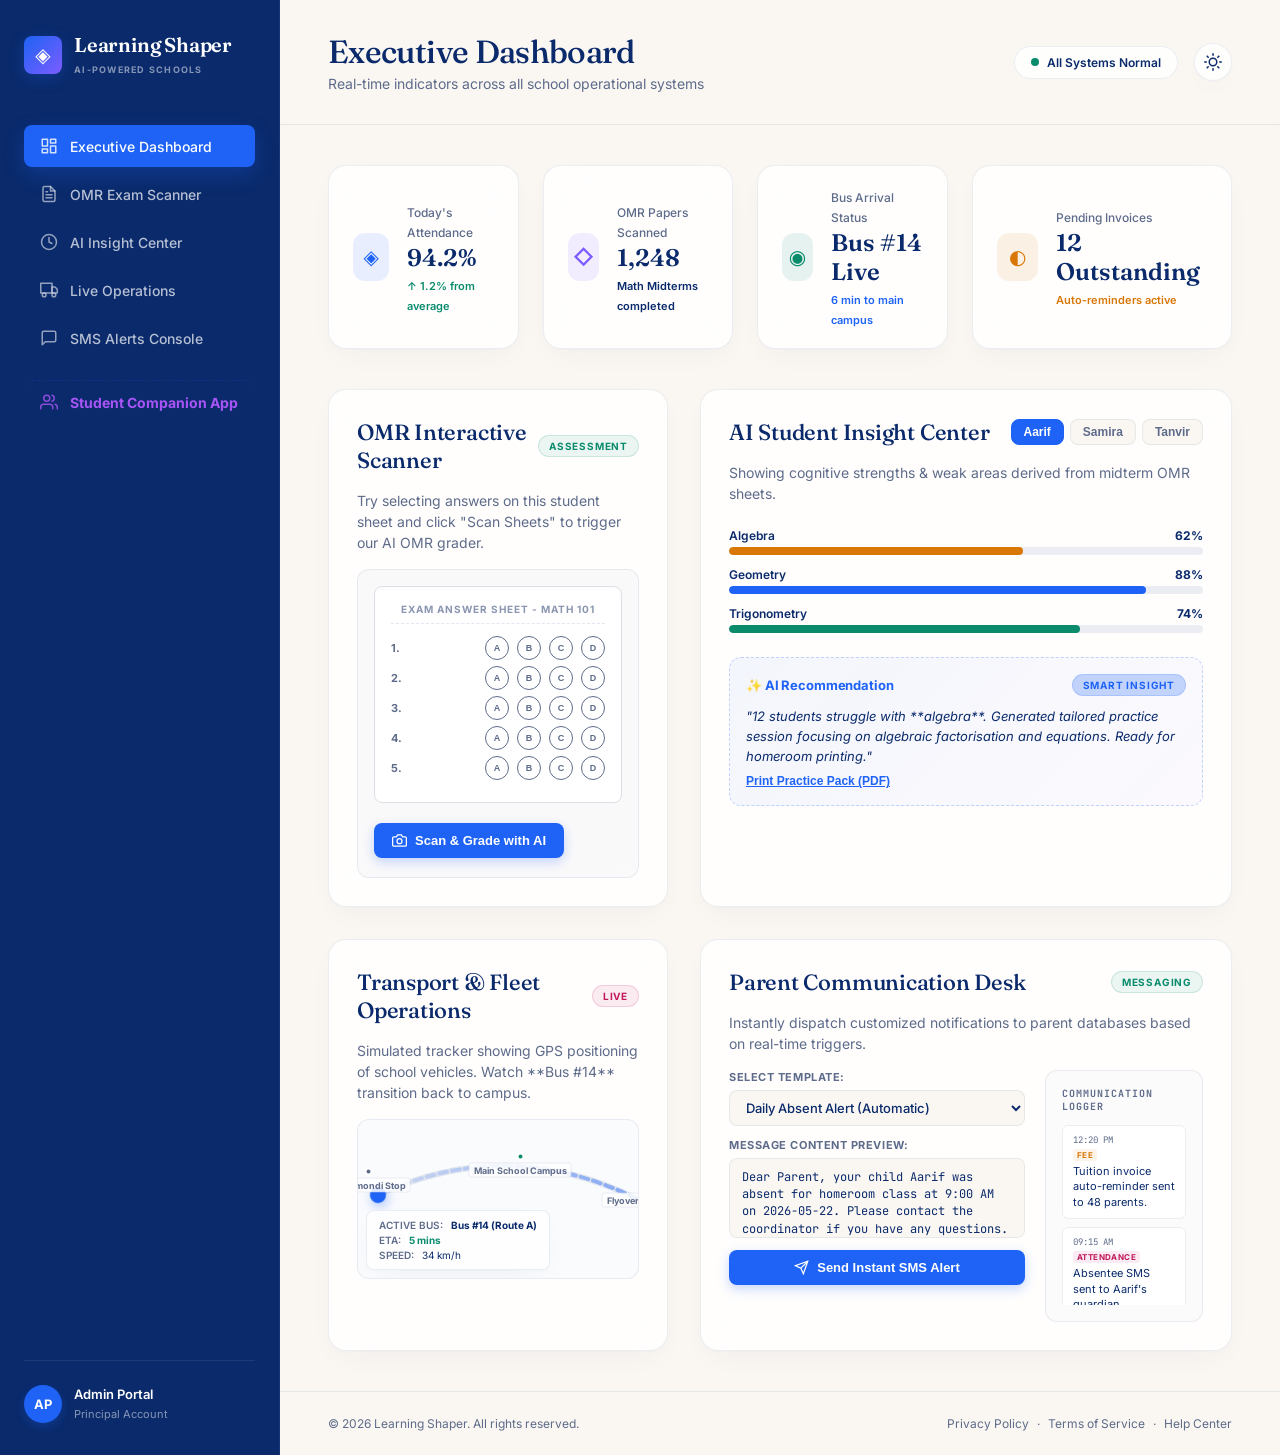
==== index.html @ f714ace8 "Initial commit: Learning Shaper Interactive Demo Portal with Executive Admin and Student Companion A" ====
<!DOCTYPE html>
<html lang="en">
<head>
  <meta charset="utf-8">
  <meta name="viewport" content="width=device-width, initial-scale=1">
  <title>Learning Shaper — Interactive Demonstration Portal</title>
  
  <!-- Premium Google Fonts -->
  <link rel="preconnect" href="https://fonts.googleapis.com">
  <link rel="preconnect" href="https://fonts.gstatic.com" crossorigin>
  <link href="https://fonts.googleapis.com/css2?family=Fraunces:ital,opsz,wght@0,9..144,300..700;1,9..144,300..700&family=Inter:wght@400;500;600;700&family=JetBrains+Mono:wght@400;500&display=swap" rel="stylesheet">
  
  <!-- Core Design CSS Link -->
  <link rel="stylesheet" href="styles.css">
</head>
<body>

  <!-- Layout Wrapper -->
  <div class="ls-app-layout">
    
    <!-- Sidebar Navigation -->
    <aside class="ls-sidebar">
      <div class="ls-brand">
        <div class="ls-logo-icon">
          <span>◈</span>
        </div>
        <div class="ls-brand-text">
          <h2>Learning Shaper</h2>
          <span>AI-POWERED SCHOOLS</span>
        </div>
      </div>
      
      <nav class="ls-sidebar-menu">
        <a href="#dashboard" class="menu-item active" data-tab="dashboard">
          <svg class="menu-icon" viewBox="0 0 24 24" fill="none" stroke="currentColor" stroke-width="2" stroke-linecap="round" stroke-linejoin="round"><rect x="3" y="3" width="7" height="9"></rect><rect x="14" y="3" width="7" height="5"></rect><rect x="14" y="12" width="7" height="9"></rect><rect x="3" y="16" width="7" height="5"></rect></svg>
          <span>Executive Dashboard</span>
        </a>
        <a href="#omr" class="menu-item" data-tab="omr-tab">
          <svg class="menu-icon" viewBox="0 0 24 24" fill="none" stroke="currentColor" stroke-width="2" stroke-linecap="round" stroke-linejoin="round"><path d="M14 2H6a2 2 0 0 0-2 2v16a2 2 0 0 0 2 2h12a2 2 0 0 0 2-2V8z"></path><polyline points="14 2 14 8 20 8"></polyline><line x1="16" y1="13" x2="8" y2="13"></line><line x1="16" y1="17" x2="8" y2="17"></line><polyline points="10 9 9 9 8 9"></polyline></svg>
          <span>OMR Exam Scanner</span>
        </a>
        <a href="#ai-insights" class="menu-item" data-tab="ai-tab">
          <svg class="menu-icon" viewBox="0 0 24 24" fill="none" stroke="currentColor" stroke-width="2" stroke-linecap="round" stroke-linejoin="round"><path d="M12 22c5.523 0 10-4.477 10-10S17.523 2 12 2 2 6.477 2 12s4.477 10 10 10z"></path><path d="M12 6v6l4 2"></path></svg>
          <span>AI Insight Center</span>
        </a>
        <a href="#operations" class="menu-item" data-tab="ops-tab">
          <svg class="menu-icon" viewBox="0 0 24 24" fill="none" stroke="currentColor" stroke-width="2" stroke-linecap="round" stroke-linejoin="round"><rect x="1" y="3" width="15" height="13"></rect><polygon points="16 8 20 8 23 11 23 16 16 16 16 8"></polygon><circle cx="5.5" cy="18.5" r="2.5"></circle><circle cx="18.5" cy="18.5" r="2.5"></circle></svg>
          <span>Live Operations</span>
        </a>
        <a href="#comms" class="menu-item" data-tab="comms-tab">
          <svg class="menu-icon" viewBox="0 0 24 24" fill="none" stroke="currentColor" stroke-width="2" stroke-linecap="round" stroke-linejoin="round"><path d="M21 15a2 2 0 0 1-2 2H7l-4 4V5a2 2 0 0 1 2-2h14a2 2 0 0 1 2 2z"></path></svg>
          <span>SMS Alerts Console</span>
        </a>
        <a href="./studentapp/index.html" class="menu-item" target="_blank" style="border-top: 1px dashed rgba(30, 99, 245, 0.15); margin-top: 15px; color: #a855f7;">
          <svg class="menu-icon" viewBox="0 0 24 24" fill="none" stroke="#a855f7" stroke-width="2" stroke-linecap="round" stroke-linejoin="round"><path d="M17 21v-2a4 4 0 0 0-4-4H5a4 4 0 0 0-4 4v2"></path><circle cx="9" cy="7" r="4"></circle><path d="M23 21v-2a4 4 0 0 0-3-3.87"></path><path d="M16 3.13a4 4 0 0 1 0 7.75"></path></svg>
          <span style="font-weight: 700;">Student Companion App</span>
        </a>
      </nav>
      
      <!-- User profile block at bottom of sidebar -->
      <div class="sidebar-footer">
        <div class="user-avatar">AP</div>
        <div class="user-info">
          <h4>Admin Portal</h4>
          <span>Principal Account</span>
        </div>
      </div>
    </aside>
    
    <!-- Main Content Panel -->
    <main class="ls-main">
      
      <!-- Top navbar inside main area -->
      <header class="ls-header">
        <div class="header-left">
          <h1 id="page-title">Executive Dashboard</h1>
          <p class="header-subtitle">Real-time indicators across all school operational systems</p>
        </div>
        <div class="header-right">
          <!-- Status Pill -->
          <div class="status-indicator">
            <span class="pulse-dot"></span>
            <span>All Systems Normal</span>
          </div>
          
          <!-- Mode Switcher -->
          <button class="theme-toggle" id="theme-btn" aria-label="Toggle dark mode">
            <svg class="sun-icon" viewBox="0 0 24 24" fill="none" stroke="currentColor" stroke-width="2" stroke-linecap="round" stroke-linejoin="round"><circle cx="12" cy="12" r="5"></circle><line x1="12" y1="1" x2="12" y2="3"></line><line x1="12" y1="21" x2="12" y2="23"></line><line x1="4.22" y1="4.22" x2="5.64" y2="5.64"></line><line x1="18.36" y1="18.36" x2="19.78" y2="19.78"></line><line x1="1" y1="12" x2="3" y2="12"></line><line x1="21" y1="12" x2="23" y2="12"></line><line x1="4.22" y1="19.78" x2="5.64" y2="18.36"></line><line x1="18.36" y1="5.64" x2="19.78" y2="4.22"></line></svg>
          </button>
        </div>
      </header>
      
      <!-- Tab Content Area -->
      <div class="ls-content">
        
        <!-- ================= EXECUTIVE DASHBOARD TAB ================= -->
        <section id="dashboard" class="tab-pane active">
          
          <!-- Quick Status Cards -->
          <div class="stats-row grid-4">
            <div class="glass-card stat-card">
              <div class="stat-icon" style="background: rgba(30, 99, 245, 0.1); color: #1e63f5;">◈</div>
              <div class="stat-details">
                <span>Today's Attendance</span>
                <h3>94.2%</h3>
                <small class="green-text">↑ 1.2% from average</small>
              </div>
            </div>
            
            <div class="glass-card stat-card">
              <div class="stat-icon" style="background: rgba(124, 92, 255, 0.1); color: #7c5cff;">◇</div>
              <div class="stat-details">
                <span>OMR Papers Scanned</span>
                <h3>1,248</h3>
                <small>Math Midterms completed</small>
              </div>
            </div>
            
            <div class="glass-card stat-card">
              <div class="stat-icon" style="background: rgba(10, 139, 108, 0.1); color: #0a8b6c;">◉</div>
              <div class="stat-details">
                <span>Bus Arrival Status</span>
                <h3>Bus #14 Live</h3>
                <small class="blue-text">6 min to main campus</small>
              </div>
            </div>
            
            <div class="glass-card stat-card">
              <div class="stat-icon" style="background: rgba(217, 119, 6, 0.1); color: #d97706;">◐</div>
              <div class="stat-details">
                <span>Pending Invoices</span>
                <h3>12 Outstanding</h3>
                <small class="amber-text">Auto-reminders active</small>
              </div>
            </div>
          </div>
          
          <!-- Dashboard Layout Grid -->
          <div class="dashboard-grid grid-2">
            
            <!-- Quick OMR Simulator Preview -->
            <div class="glass-card panel-card">
              <div class="card-header">
                <h3>OMR Interactive Scanner</h3>
                <span class="badge">Assessment</span>
              </div>
              <p class="card-desc">Try selecting answers on this student sheet and click "Scan Sheets" to trigger our AI OMR grader.</p>
              
              <div class="mini-omr-container">
                <!-- Mini Bubble sheet preview -->
                <div class="mock-sheet">
                  <div class="sheet-title">EXAM ANSWER SHEET - MATH 101</div>
                  
                  <div class="bubble-rows" id="dashboard-bubble-rows">
                    <!-- Javascript will inject 5 quick rows here -->
                  </div>
                </div>
                
                <div class="omr-action-panel">
                  <button class="primary-btn" id="dash-scan-btn">
                    <svg class="btn-icon" viewBox="0 0 24 24" fill="none" stroke="currentColor" stroke-width="2"><path d="M23 19a2 2 0 0 1-2 2H3a2 2 0 0 1-2-2V8a2 2 0 0 1 2-2h4l2-3h6l2 3h4a2 2 0 0 1 2 2z"></path><circle cx="12" cy="13" r="4"></circle></svg>
                    Scan & Grade with AI
                  </button>
                  <div class="scan-status-indicator hidden" id="dash-scan-status">
                    <div class="spinner"></div>
                    <span>AI shadow correction...</span>
                  </div>
                  <div class="grading-result-alert hidden" id="dash-grading-result">
                    <span class="result-score">Score: <strong id="dash-score-val">8/10</strong></span>
                    <span class="result-ranking">Rank: <strong id="dash-rank-val">#4/35</strong></span>
                  </div>
                </div>
              </div>
            </div>
            
            <!-- AI Insights and Personalized Path -->
            <div class="glass-card panel-card">
              <div class="card-header">
                <h3>AI Student Insight Center</h3>
                <div class="student-select">
                  <button class="select-btn active" data-student="aarif">Aarif</button>
                  <button class="select-btn" data-student="samira">Samira</button>
                  <button class="select-btn" data-student="tanvir">Tanvir</button>
                </div>
              </div>
              <p class="card-desc" id="student-tagline">Showing cognitive strengths & weak areas derived from midterm OMR sheets.</p>
              
              <!-- Topic bars -->
              <div class="topic-bars">
                <div class="topic-bar-group">
                  <div class="bar-header">
                    <span>Algebra</span>
                    <strong class="bar-percent" id="bar-algebra-val">62%</strong>
                  </div>
                  <div class="bar-track">
                    <div class="bar-fill amber" id="bar-algebra" style="width: 62%;"></div>
                  </div>
                </div>
                
                <div class="topic-bar-group">
                  <div class="bar-header">
                    <span>Geometry</span>
                    <strong class="bar-percent" id="bar-geometry-val">88%</strong>
                  </div>
                  <div class="bar-track">
                    <div class="bar-fill blue" id="bar-geometry" style="width: 88%;"></div>
                  </div>
                </div>
                
                <div class="topic-bar-group">
                  <div class="bar-header">
                    <span>Trigonometry</span>
                    <strong class="bar-percent" id="bar-trig-val">74%</strong>
                  </div>
                  <div class="bar-track">
                    <div class="bar-fill green" id="bar-trig" style="width: 74%;"></div>
                  </div>
                </div>
              </div>
              
              <!-- AI Practice Plan Recommendation -->
              <div class="ai-box">
                <div class="ai-box-header">
                  <div class="ai-stars">✨ AI Recommendation</div>
                  <span class="badge secondary" id="insight-badge">Smart Insight</span>
                </div>
                <div class="ai-box-body">
                  <p id="ai-plan-text">"12 students struggle with **algebra**. Generated tailored practice session focusing on algebraic factorisation and equations. Ready for homeroom printing."</p>
                  <button class="text-link-btn" id="generate-pdf-plan">Print Practice Pack (PDF)</button>
                </div>
              </div>
            </div>
            
            <!-- Live Operations: Bus Tracker -->
            <div class="glass-card panel-card">
              <div class="card-header">
                <h3>Transport & Fleet Operations</h3>
                <span class="badge live">Live</span>
              </div>
              <p class="card-desc">Simulated tracker showing GPS positioning of school vehicles. Watch **Bus #14** transition back to campus.</p>
              
              <div class="live-map-container">
                <!-- SVG animated bus route -->
                <div class="map-graphics">
                  <!-- Road Dotted Path -->
                  <svg width="100%" height="150" style="position: absolute; overflow: visible;">
                    <defs>
                      <linearGradient id="routeGrad" x1="0%" y1="0%" x2="100%" y2="0%">
                        <stop offset="0%" stop-color="#1e63f5" stop-opacity="0.1" />
                        <stop offset="100%" stop-color="#1e63f5" stop-opacity="0.9" />
                      </linearGradient>
                    </defs>
                    
                    <!-- Dotted map roads -->
                    <path class="map-road-bg" d="M 20,75 Q 160,10 300,90 T 580,60" fill="none" stroke="#e1e6f0" stroke-width="6" stroke-linecap="round"></path>
                    <path class="map-road" id="bus-route-path" d="M 20,75 Q 160,10 300,90 T 580,60" fill="none" stroke="url(#routeGrad)" stroke-width="4" stroke-dasharray="8,5" stroke-linecap="round"></path>
                    
                    <!-- Animated bus dot -->
                    <circle class="animated-bus-dot" id="map-bus-dot" r="8" fill="#1e63f5" filter="drop-shadow(0 4px 6px rgba(30,99,245,0.4))"></circle>
                  </svg>
                  
                  <!-- Place markers overlay -->
                  <div class="map-marker source" style="left: 10px; top: 60px;">
                    <div class="marker-dot"></div>
                    <span>Dhanmondi Stop</span>
                  </div>
                  
                  <div class="map-marker middle" style="left: 285px; top: 75px;">
                    <div class="marker-dot"></div>
                    <span>Flyover Junction</span>
                  </div>
                  
                  <div class="map-marker destination" style="right: 15px; top: 45px;">
                    <div class="marker-dot animated"></div>
                    <span>Main School Campus</span>
                  </div>
                  
                  <!-- Floating tracker details card -->
                  <div class="map-floating-overlay">
                    <div class="overlay-row">
                      <div class="overlay-label">ACTIVE BUS:</div>
                      <div class="overlay-value bold">Bus #14 (Route A)</div>
                    </div>
                    <div class="overlay-row">
                      <div class="overlay-label">ETA:</div>
                      <div class="overlay-value bold green-text" id="bus-eta">5 mins</div>
                    </div>
                    <div class="overlay-row">
                      <div class="overlay-label">SPEED:</div>
                      <div class="overlay-value">34 km/h</div>
                    </div>
                  </div>
                </div>
              </div>
            </div>
            
            <!-- SMS Alerts & Messaging Desk -->
            <div class="glass-card panel-card">
              <div class="card-header">
                <h3>Parent Communication Desk</h3>
                <span class="badge">Messaging</span>
              </div>
              <p class="card-desc">Instantly dispatch customized notifications to parent databases based on real-time triggers.</p>
              
              <div class="sms-portal-grid">
                <div class="sms-composer">
                  <div class="composer-field">
                    <label for="sms-template-select">Select Template:</label>
                    <select id="sms-template-select">
                      <option value="attendance">Daily Absent Alert (Automatic)</option>
                      <option value="exam">OMR Math Exam Results Published</option>
                      <option value="fees">Invoice & Tuition Outstanding Reminders</option>
                    </select>
                  </div>
                  
                  <div class="composer-field">
                    <label for="sms-body">Message Content Preview:</label>
                    <textarea id="sms-body" readonly class="sms-textarea">Dear Parent, your child Aarif was absent for homeroom class at 9:00 AM on 2026-05-22. Please contact the coordinator if you have any questions.</textarea>
                  </div>
                  
                  <button class="primary-btn wide" id="send-sms-btn">
                    <svg class="btn-icon" viewBox="0 0 24 24" fill="none" stroke="currentColor" stroke-width="2"><line x1="22" y1="2" x2="11" y2="13"></line><polygon points="22 2 15 22 11 13 2 9 22 2"></polygon></svg>
                    Send Instant SMS Alert
                  </button>
                </div>
                
                <div class="sms-logs-container">
                  <div class="logs-header">COMMUNICATION LOGGER</div>
                  <div class="logs-body" id="sms-logs">
                    <div class="log-entry">
                      <span class="log-time">12:20 PM</span>
                      <span class="log-type fees">FEE</span>
                      <span class="log-msg">Tuition invoice auto-reminder sent to 48 parents.</span>
                    </div>
                    <div class="log-entry">
                      <span class="log-time">09:15 AM</span>
                      <span class="log-type attendance">ATTENDANCE</span>
                      <span class="log-msg">Absentee SMS sent to Aarif's guardian (+88017******22)</span>
                    </div>
                  </div>
                </div>
              </div>
            </div>
            
          </div>
        </section>
        
        <!-- ================= FULL OMR EXAM SCANNER TAB ================= -->
        <section id="omr-tab" class="tab-pane">
          <div class="glass-card panel-card">
            <div class="card-header">
              <h2>Interactive OMR Exam Scanner Simulator</h2>
              <span class="badge">Assessment</span>
            </div>
            <p class="card-desc">This tab represents a dedicated assessment control suite. Bubble in answers manually, click "Batch Grade Sheets", and observe the AI model resolve shadows, skewed angles, and ambiguous marks in real-time before publishing results.</p>
            
            <div class="omr-suite-layout">
              <!-- Interactive Bubble sheet -->
              <div class="full-bubble-sheet">
                <div class="sheet-header">
                  <h3>OMR ANSWER SHEET</h3>
                  <div class="sheet-meta">
                    <div><strong>TERM:</strong> MID-TERM EXAM</div>
                    <div><strong>SUBJECT:</strong> MATHEMATICS (CLASS 10)</div>
                  </div>
                </div>
                
                <div class="sheet-bubble-grid" id="full-bubble-grid">
                  <!-- Javascript will inject 15 questions here -->
                </div>
                
                <div class="sheet-footer">
                  <button class="secondary-btn" id="randomize-bubbles">Generate Random Answers</button>
                  <button class="secondary-btn" id="clear-bubbles">Reset Sheet</button>
                </div>
              </div>
              
              <!-- Grading Side Control Panel -->
              <div class="omr-control-panel">
                <div class="glass-card sub-panel">
                  <h4>AI OCR Parameters</h4>
                  
                  <div class="slider-control">
                    <label>Shadow Correction Intensity: <strong>85%</strong></label>
                    <div class="mock-slider"><div class="slider-fill" style="width: 85%;"></div></div>
                  </div>
                  
                  <div class="slider-control">
                    <label>Bubble Detection Sensitivity: <strong>92%</strong></label>
                    <div class="mock-slider"><div class="slider-fill" style="width: 92%;"></div></div>
                  </div>
                  
                  <div class="options-group">
                    <label class="checkbox-container">
                      <input type="checkbox" checked disabled>
                      <span class="checkmark"></span>
                      Auto-shadow Removal
                    </label>
                    <label class="checkbox-container">
                      <input type="checkbox" checked disabled>
                      <span class="checkmark"></span>
                      Ambiguity Conflict Flagging
                    </label>
                    <label class="checkbox-container">
                      <input type="checkbox" checked disabled>
                      <span class="checkmark"></span>
                      Bilingual Bangla Labels
                    </label>
                  </div>
                </div>
                
                <div class="glass-card sub-panel scan-action-card">
                  <h4>Operations Execution</h4>
                  <button class="primary-btn wide large" id="full-scan-btn">
                    Execute Bulk AI Scan
                  </button>
                  
                  <div class="scan-progress-bar hidden" id="full-scan-progress">
                    <div class="progress-info">
                      <span id="scan-progress-stage">Resolving skewed angles...</span>
                      <span id="scan-progress-percent">40%</span>
                    </div>
                    <div class="progress-track"><div class="progress-fill" id="full-progress-fill" style="width: 40%;"></div></div>
                  </div>
                  
                  <div class="detailed-results hidden" id="full-scan-results">
                    <h4>Grading Execution Report</h4>
                    <table class="results-table">
                      <tr>
                        <td>Total Questions</td>
                        <td class="bold">15</td>
                      </tr>
                      <tr>
                        <td>Correct Answers</td>
                        <td class="bold green-text" id="correct-count">12</td>
                      </tr>
                      <tr>
                        <td>Incorrect Answers</td>
                        <td class="bold red-text" id="incorrect-count">3</td>
                      </tr>
                      <tr>
                        <td>Unanswered/Flagged</td>
                        <td class="bold amber-text" id="flagged-count">0</td>
                      </tr>
                      <tr class="highlight-row">
                        <td>Grade Performance</td>
                        <td class="bold blue-text" id="grade-percent">80.0% (A-)</td>
                      </tr>
                    </table>
                    
                    <button class="primary-btn wide secondary" id="push-sms-results-btn">
                      Broadcast Marks via SMS
                    </button>
                  </div>
                </div>
              </div>
            </div>
          </div>
        </section>
        
        <!-- ================= FULL AI INSIGHT TAB ================= -->
        <section id="ai-tab" class="tab-pane">
          <div class="glass-card panel-card">
            <div class="card-header">
              <h2>Cognitive AI Analytics Center</h2>
              <span class="badge primary">AI Layer</span>
            </div>
            
            <div class="ai-analytics-layout">
              <!-- Cognitive Profiler Side -->
              <div class="profiler-card glass-card">
                <div class="profile-header">
                  <div class="profile-large-avatar" id="ai-profile-avatar">AA</div>
                  <div class="profile-title">
                    <h3 id="ai-profile-name">Aarif Al-Masoom</h3>
                    <span id="ai-profile-class">Class 10 · Roll #04</span>
                  </div>
                </div>
                
                <div class="cognitive-radar-visual">
                  <!-- A beautiful geometric graphic representing cognitive skills -->
                  <div class="radar-box">
                    <div class="radar-circle size-3"></div>
                    <div class="radar-circle size-2"></div>
                    <div class="radar-circle size-1"></div>
                    <!-- Diagonal spokes -->
                    <div class="radar-spoke angle-1"></div>
                    <div class="radar-spoke angle-2"></div>
                    <div class="radar-spoke angle-3"></div>
                    
                    <!-- Highlighted Area Map using SVG -->
                    <svg class="radar-poly-svg" viewBox="0 0 200 200">
                      <polygon class="radar-poly" id="radar-poly-points" points="100,60 160,85 140,150 70,130 50,90" />
                    </svg>
                    
                    <span class="radar-label label-top">Logic</span>
                    <span class="radar-label label-right">Calculation</span>
                    <span class="radar-label label-bottom-right">Spatial</span>
                    <span class="radar-label label-bottom-left">Memory</span>
                    <span class="radar-label label-left">Curiosity</span>
                  </div>
                </div>
              </div>
              
              <!-- Cohort and Practice Plan Column -->
              <div class="cohort-insights-col">
                <div class="glass-card sub-panel">
                  <h4>Cohort Knowledge Gap (Math Section B)</h4>
                  <p class="small-text">Aggregated cohort vulnerabilities computed from all section midterm answer sheets.</p>
                  
                  <div class="gap-indicator-list">
                    <div class="gap-item alert-high">
                      <div class="gap-icon">⚠️</div>
                      <div class="gap-info">
                        <strong>Quadratics (High Risk)</strong>
                        <span>18 students scored below 50% criteria.</span>
                      </div>
                      <button class="primary-btn compact generate-lesson-btn" data-topic="quadratics">Plan Lesson</button>
                    </div>
                    
                    <div class="gap-item alert-medium">
                      <div class="gap-icon">📈</div>
                      <div class="gap-info">
                        <strong>Trigonometric Identities</strong>
                        <span>Class average down 8% from last term.</span>
                      </div>
                      <button class="primary-btn compact generate-lesson-btn" data-topic="trigonometry">Plan Lesson</button>
                    </div>
                  </div>
                </div>
                
                <div class="glass-card sub-panel ai-plan-card">
                  <div class="ai-spark-header">
                    <h4>✨ Dynamic AI Lesson Generator</h4>
                    <span class="badge premium">PRO</span>
                  </div>
                  
                  <div class="generator-input-row" id="gen-controls-row">
                    <select id="lesson-topic-select">
                      <option value="quadratics">Quadratic Equations & Roots</option>
                      <option value="trigonometry">Trigonometric Identities & Sine Rule</option>
                      <option value="algebra">Algebraic Polynomial Factorisation</option>
                    </select>
                    <button class="primary-btn" id="generate-lesson-btn">Generate Plan</button>
                  </div>
                  
                  <!-- Dynamic Output panel -->
                  <div class="generated-lesson-output" id="lesson-output-box">
                    <div class="placeholder-msg">Select a cohort gap topic above and click generate to run the AI curriculum planner.</div>
                  </div>
                </div>
              </div>
            </div>
          </div>
        </section>
        
        <!-- ================= FULL OPERATIONS TAB ================= -->
        <section id="ops-tab" class="tab-pane">
          <div class="glass-card panel-card">
            <div class="card-header">
              <h2>Operations & Campus Logistics</h2>
              <span class="badge live">Live now</span>
            </div>
            
            <div class="ops-layout-grid grid-2">
              <div class="glass-card sub-panel">
                <h4>Today's Real-time Attendance Console</h4>
                <p class="card-desc">Continuous automatic synchronization with student entry gate terminals.</p>
                
                <div class="attendance-ring-analytics">
                  <div class="donut-chart-box">
                    <svg class="donut-chart" viewBox="0 0 100 100">
                      <circle class="donut-ring" cx="50" cy="50" r="40" fill="transparent" stroke="#e1e6f0" stroke-width="8"></circle>
                      <circle class="donut-segment" cx="50" cy="50" r="40" fill="transparent" stroke="#1e63f5" stroke-width="8" stroke-dasharray="236.8 251.2" stroke-dashoffset="0"></circle>
                    </svg>
                    <div class="donut-center">
                      <h3>94.2%</h3>
                      <span>Present</span>
                    </div>
                  </div>
                  
                  <div class="donut-labels">
                    <div class="d-label">
                      <span class="color-dot present"></span>
                      <div>
                        <strong>1,247 Present</strong>
                        <span>Auto-scanned at RFID gates</span>
                      </div>
                    </div>
                    
                    <div class="d-label">
                      <span class="color-dot absent"></span>
                      <div>
                        <strong>77 Absent</strong>
                        <span>12 Parent notifications sent</span>
                      </div>
                    </div>
                  </div>
                </div>
              </div>
              
              <div class="glass-card sub-panel">
                <h4>Live Transport Fleet Monitor</h4>
                <p class="card-desc">Active tracking of bus routes. Parents receive alerts when buses cross 1km threshold boundaries.</p>
                
                <div class="transport-routes-list">
                  <div class="route-card active">
                    <div class="route-left">
                      <div class="route-bus-number">BUS #14</div>
                      <div class="route-details">
                        <strong>Dhanmondi Express</strong>
                        <span id="route-bus-desc">Approaching Main Campus gate.</span>
                      </div>
                    </div>
                    <div class="route-right">
                      <div class="eta-pill" id="route-eta-val">5 min</div>
                      <span class="ping-signal"></span>
                    </div>
                  </div>
                  
                  <div class="route-card">
                    <div class="route-left">
                      <div class="route-bus-number inactive">BUS #08</div>
                      <div class="route-details">
                        <strong>Uttara Shuttler</strong>
                        <span>Parked. Morning shifts completed.</span>
                      </div>
                    </div>
                    <div class="route-right">
                      <div class="eta-pill inactive">Offline</div>
                    </div>
                  </div>
                </div>
              </div>
            </div>
          </div>
        </section>
        
        <!-- ================= FULL COMMS TAB ================= -->
        <section id="comms-tab" class="tab-pane">
          <div class="glass-card panel-card">
            <div class="card-header">
              <h2>Parent-Teacher SMS Broadcasting Suite</h2>
              <span class="badge">Communications</span>
            </div>
            <p class="card-desc">Trigger SMS communications across classrooms. Select recipients, load message logs, or send bulk broadcasts based on academic benchmarks.</p>
            
            <div class="comms-layout-grid">
              <div class="comms-composer-side glass-card">
                <h4>Dispatch New Broadcast</h4>
                
                <div class="form-row">
                  <label>Recipient Target Group:</label>
                  <select id="comms-recipient-select">
                    <option value="class10">Class 10 (Guardians of 35 Students)</option>
                    <option value="failures">Guardians of Students Scoring Below 50%</option>
                    <option value="all">Entire Student Directory (1,247 Guardians)</option>
                  </select>
                </div>
                
                <div class="form-row">
                  <label>Alert Title & Trigger:</label>
                  <select id="comms-trigger-select">
                    <option value="custom">Manual General Broadcast</option>
                    <option value="report">Midterm Report Cards Dispatched</option>
                    <option value="holiday">Urgent Campus Holiday Announcement</option>
                  </select>
                </div>
                
                <div class="form-row">
                  <label>Message Content:</label>
                  <textarea class="sms-textarea large" id="comms-sms-body">Dear Parent, we have completed scanning of Class 10 Mathematics Midterms. The digital grade cards are now accessible in your parent app portal. Average: 74.2%.</textarea>
                </div>
                
                <button class="primary-btn wide large" id="comms-dispatch-btn">
                  Launch Broadcast Queue
                </button>
              </div>
              
              <div class="comms-log-side glass-card">
                <h4>Broadcast Queue & SMS Logs</h4>
                <div class="comms-status-bar">
                  <span>API Status: <strong class="green-text">CONNECTED (TeleTalk gateway)</strong></span>
                  <span>Balance: <strong>৳2,482.40</strong></span>
                </div>
                
                <div class="full-logs-list" id="comms-full-logs">
                  <div class="log-entry">
                    <span class="log-time">12:20 PM</span>
                    <span class="log-type fees">FEE</span>
                    <span class="log-msg">Outstanding tuition auto-reminders processed for 48 accounts. Delivery Rate: 100%.</span>
                  </div>
                  <div class="log-entry">
                    <span class="log-time">09:15 AM</span>
                    <span class="log-type attendance">ABSENT</span>
                    <span class="log-msg">Class B homeroom absences dispatched to 12 guardians. Delivery Rate: 91.6%</span>
                  </div>
                  <div class="log-entry">
                    <span class="log-time">Yesterday</span>
                    <span class="log-type notice">NOTICE</span>
                    <span class="log-msg">General SMS alert: "Sports Day Schedule Updated" sent to 1,247 accounts.</span>
                  </div>
                </div>
              </div>
            </div>
          </div>
        </section>
        
      </div>
      
      <!-- Premium App Footer -->
      <footer class="ls-footer">
        <p>© <span id="current-year">2026</span> Learning Shaper. All rights reserved.</p>
        <div class="footer-links">
          <a href="#">Privacy Policy</a>
          <span>·</span>
          <a href="#">Terms of Service</a>
          <span>·</span>
          <a href="#">Help Center</a>
        </div>
      </footer>
      
    </main>
    
  </div>

  <!-- Toast Notification System -->
  <div class="toast-container" id="toast-holder"></div>

  <!-- Javascript Core Files -->
  <script src="app.js" defer></script>
</body>
</html>
---- styles.css ----
/* ─── Learning Shaper Core Design System ────────────────────────────── */

:root {
  /* Harmonized HSL Color Palette (Light Theme Default) */
  --bg-primary: #faf7f2;       /* Creamy warm beige background */
  --bg-sidebar: #0a2a6b;       /* Rich Deep Navy brand sidebar */
  --bg-card: rgba(255, 255, 255, 0.85); /* Glassmorphic cards */
  --border-color: rgba(10, 42, 107, 0.08);
  --text-main: #0a2a6b;        /* Deep navy for readability */
  --text-muted: #5e6b8a;       /* Soft blue-gray for supporting texts */
  --text-light: #ffffff;
  
  --primary: #1e63f5;          /* Electric Royal Blue */
  --primary-glow: rgba(30, 99, 245, 0.25);
  
  --accent-green: #0a8b6c;     /* Smooth Emerald */
  --accent-green-bg: rgba(10, 139, 108, 0.08);
  --accent-amber: #d97706;     /* Deep Amber */
  --accent-amber-bg: rgba(217, 119, 6, 0.08);
  --accent-red: #c2185b;       /* Modern crimson */
  --accent-red-bg: rgba(194, 24, 91, 0.08);
  --accent-purple: #7c5cff;    /* Bright Indigo */
  
  --shadow-premium: 0 10px 30px -10px rgba(10, 42, 107, 0.06), 0 1px 3px rgba(10, 42, 107, 0.02);
  --shadow-hover: 0 20px 40px -15px rgba(10, 42, 107, 0.12), 0 2px 8px rgba(10, 42, 107, 0.04);
  --radius-lg: 18px;
  --radius-md: 12px;
  --radius-sm: 8px;
  
  --font-heading: 'Fraunces', serif;
  --font-body: 'Inter', system-ui, sans-serif;
  --font-mono: 'JetBrains Mono', monospace;
  
  --transition-smooth: all 0.3s cubic-bezier(0.2, 0.8, 0.2, 1);
}

/* ─── Dark Mode Color Variables ────────────────────────────────────── */
body.dark-mode {
  --bg-primary: #060b18;       /* Deep dark navy */
  --bg-sidebar: #091224;       /* Slate dark navy */
  --bg-card: rgba(15, 23, 42, 0.65); /* Glassmorphic dark slate cards */
  --border-color: rgba(255, 255, 255, 0.07);
  --text-main: #f1f5f9;        /* Off-white */
  --text-muted: #94a3b8;       /* Silver gray */
  --shadow-premium: 0 15px 40px -20px rgba(0, 0, 0, 0.5);
  --shadow-hover: 0 25px 50px -15px rgba(30, 99, 245, 0.2);
}

/* ─── Reset and Global Styles ──────────────────────────────────────── */
* {
  box-sizing: border-box;
  margin: 0;
  padding: 0;
  transition: background-color 0.3s ease, border-color 0.3s ease;
}

html, body {
  font-family: var(--font-body);
  color: var(--text-main);
  background-color: var(--bg-primary);
  min-height: 100vh;
  overflow-x: hidden;
  -webkit-font-smoothing: antialiased;
}

a {
  color: inherit;
  text-decoration: none;
}

/* Custom Premium Scrollbar */
::-webkit-scrollbar {
  width: 8px;
  height: 8px;
}
::-webkit-scrollbar-track {
  background: var(--bg-primary);
}
::-webkit-scrollbar-thumb {
  background: rgba(10, 42, 107, 0.15);
  border-radius: 10px;
}
body.dark-mode ::-webkit-scrollbar-thumb {
  background: rgba(255, 255, 255, 0.12);
}
::-webkit-scrollbar-thumb:hover {
  background: var(--primary);
}

/* ─── Core Layout (App Shell) ───────────────────────────────────────── */
.ls-app-layout {
  display: flex;
  min-height: 100vh;
}

/* ─── Sidebar Styles ────────────────────────────────────────────────── */
.ls-sidebar {
  width: 280px;
  background-color: var(--bg-sidebar);
  color: var(--text-light);
  display: flex;
  flex-direction: column;
  flex-shrink: 0;
  border-right: 1px solid rgba(255, 255, 255, 0.05);
  padding: 32px 24px;
  position: relative;
  z-index: 10;
}

.ls-brand {
  display: flex;
  align-items: center;
  gap: 12px;
  margin-bottom: 48px;
}

.ls-logo-icon {
  width: 38px;
  height: 38px;
  background: linear-gradient(135deg, var(--primary), var(--accent-purple));
  color: white;
  border-radius: var(--radius-sm);
  display: flex;
  align-items: center;
  justify-content: center;
  font-size: 20px;
  font-weight: 700;
  box-shadow: 0 4px 15px var(--primary-glow);
}

.ls-brand-text h2 {
  font-family: var(--font-heading);
  font-size: 20px;
  font-weight: 600;
  letter-spacing: -0.01em;
}

.ls-brand-text span {
  font-size: 9px;
  font-weight: 700;
  letter-spacing: 0.14em;
  opacity: 0.5;
  text-transform: uppercase;
}

.ls-sidebar-menu {
  display: flex;
  flex-direction: column;
  gap: 6px;
  flex-grow: 1;
}

.menu-item {
  display: flex;
  align-items: center;
  gap: 12px;
  padding: 12px 16px;
  border-radius: var(--radius-sm);
  font-size: 14px;
  font-weight: 500;
  color: rgba(255, 255, 255, 0.7);
  transition: var(--transition-smooth);
}

.menu-item:hover {
  background-color: rgba(255, 255, 255, 0.05);
  color: var(--text-light);
}

.menu-item.active {
  background-color: var(--primary);
  color: var(--text-light);
  box-shadow: 0 8px 20px var(--primary-glow);
}

.menu-icon {
  width: 18px;
  height: 18px;
  opacity: 0.8;
}

.sidebar-footer {
  display: flex;
  align-items: center;
  gap: 12px;
  padding-top: 24px;
  border-top: 1px solid rgba(255, 255, 255, 0.08);
}

.user-avatar {
  width: 38px;
  height: 38px;
  border-radius: 50%;
  background-color: var(--primary);
  display: flex;
  align-items: center;
  justify-content: center;
  font-weight: 700;
  font-size: 13px;
  box-shadow: 0 4px 10px var(--primary-glow);
}

.user-info h4 {
  font-size: 13px;
  font-weight: 600;
}

.user-info span {
  font-size: 11px;
  opacity: 0.5;
}

/* ─── Main Content and Navbar ───────────────────────────────────────── */
.ls-main {
  flex-grow: 1;
  display: flex;
  flex-direction: column;
  min-height: 100vh;
  position: relative;
  overflow-y: auto;
}

.ls-header {
  padding: 32px 48px;
  display: flex;
  align-items: center;
  justify-content: space-between;
  border-bottom: 1px solid var(--border-color);
  background-color: rgba(250, 247, 242, 0.7);
  backdrop-filter: blur(16px);
  position: sticky;
  top: 0;
  z-index: 5;
}
body.dark-mode .ls-header {
  background-color: rgba(6, 11, 24, 0.7);
}

.header-left h1 {
  font-family: var(--font-heading);
  font-size: 32px;
  font-weight: 500;
  letter-spacing: -0.02em;
}

.header-subtitle {
  font-size: 14px;
  color: var(--text-muted);
  margin-top: 4px;
}

.header-right {
  display: flex;
  align-items: center;
  gap: 16px;
}

.status-indicator {
  display: flex;
  align-items: center;
  gap: 8px;
  padding: 8px 16px;
  border-radius: 999px;
  background-color: var(--bg-card);
  border: 1px solid var(--border-color);
  font-size: 12px;
  font-weight: 600;
}

.pulse-dot {
  width: 8px;
  height: 8px;
  background-color: var(--accent-green);
  border-radius: 50%;
  box-shadow: 0 0 0 0 rgba(10, 139, 108, 0.4);
  animation: pulse 1.8s infinite;
}

@keyframes pulse {
  0% { transform: scale(0.95); box-shadow: 0 0 0 0 rgba(10, 139, 108, 0.7); }
  70% { transform: scale(1); box-shadow: 0 0 0 8px rgba(10, 139, 108, 0); }
  100% { transform: scale(0.95); box-shadow: 0 0 0 0 rgba(10, 139, 108, 0); }
}

.theme-toggle {
  background: var(--bg-card);
  border: 1px solid var(--border-color);
  border-radius: 50%;
  width: 38px;
  height: 38px;
  display: flex;
  align-items: center;
  justify-content: center;
  cursor: pointer;
  color: var(--text-main);
  box-shadow: var(--shadow-premium);
  transition: var(--transition-smooth);
}

.theme-toggle:hover {
  transform: scale(1.05);
  background-color: var(--text-main);
  color: var(--bg-primary);
}

.sun-icon {
  width: 18px;
  height: 18px;
}

/* ─── Content Panel Layout ─────────────────────────────────────────── */
.ls-content {
  padding: 40px 48px;
  flex-grow: 1;
}

.tab-pane {
  display: none;
}

.tab-pane.active {
  display: block;
  animation: fadeIn 0.4s ease-out;
}

@keyframes fadeIn {
  from { opacity: 0; transform: translateY(8px); }
  to { opacity: 1; transform: translateY(0); }
}

/* ─── Helper Classes & Grid layout ────────────────────────────────── */
.grid-2 {
  display: grid;
  grid-template-columns: repeat(2, 1fr);
  gap: 32px;
}
.grid-4 {
  display: grid;
  grid-template-columns: repeat(4, 1fr);
  gap: 24px;
}

@media (max-width: 1100px) {
  .grid-4 { grid-template-columns: repeat(2, 1fr); }
}
@media (max-width: 768px) {
  .ls-app-layout { flex-direction: column; }
  .ls-sidebar { width: 100%; border-right: none; border-bottom: 1px solid rgba(255,255,255,0.05); }
  .grid-2, .grid-4 { grid-template-columns: 1fr; }
  .ls-header { padding: 24px; }
  .ls-content { padding: 24px; }
}

/* ─── Premium Glassmorphic Cards ───────────────────────────────────── */
.glass-card {
  background: var(--bg-card);
  border: 1px solid var(--border-color);
  border-radius: var(--radius-lg);
  box-shadow: var(--shadow-premium);
  padding: 28px;
  backdrop-filter: blur(20px);
  -webkit-backdrop-filter: blur(20px);
  transition: var(--transition-smooth);
}

.glass-card:hover {
  transform: translateY(-4px);
  box-shadow: var(--shadow-hover);
  border-color: rgba(30, 99, 245, 0.15);
}

.panel-card {
  display: flex;
  flex-direction: column;
  gap: 16px;
  height: 100%;
}

.card-header {
  display: flex;
  align-items: center;
  justify-content: space-between;
}

.card-header h3 {
  font-family: var(--font-heading);
  font-size: 22px;
  font-weight: 500;
  letter-spacing: -0.01em;
}

.card-desc {
  font-size: 14px;
  color: var(--text-muted);
  line-height: 1.5;
}

/* Badge system */
.badge {
  font-size: 10px;
  font-weight: 700;
  letter-spacing: 0.08em;
  text-transform: uppercase;
  padding: 4px 10px;
  border-radius: 999px;
  background-color: var(--accent-green-bg);
  color: var(--accent-green);
  border: 1px solid rgba(10, 139, 108, 0.15);
}

.badge.live {
  background-color: var(--accent-red-bg);
  color: var(--accent-red);
  border-color: rgba(194, 24, 91, 0.15);
}

.badge.secondary {
  background-color: var(--primary-glow);
  color: var(--primary);
  border-color: rgba(30, 99, 245, 0.15);
}

.badge.premium {
  background: linear-gradient(135deg, var(--accent-amber), var(--accent-purple));
  color: white;
  border: none;
}

/* ─── Executive Stats Row ──────────────────────────────────────────── */
.stats-row {
  margin-bottom: 40px;
}

.stat-card {
  display: flex;
  align-items: center;
  gap: 18px;
  padding: 20px 24px;
}

.stat-icon {
  width: 48px;
  height: 48px;
  border-radius: var(--radius-md);
  display: flex;
  align-items: center;
  justify-content: center;
  font-size: 20px;
  font-weight: 700;
}

.stat-details span {
  font-size: 12px;
  color: var(--text-muted);
  font-weight: 500;
}

.stat-details h3 {
  font-family: var(--font-heading);
  font-size: 24px;
  font-weight: 600;
  margin: 2px 0;
}

.stat-details small {
  font-size: 11px;
  font-weight: 600;
}

.green-text { color: var(--accent-green) !important; }
.blue-text { color: var(--primary) !important; }
.amber-text { color: var(--accent-amber) !important; }
.red-text { color: var(--accent-red) !important; }

/* ─── OMR Interactive Simulator component ────────────────────────────── */
.mini-omr-container {
  background-color: rgba(10, 42, 107, 0.02);
  border: 1px solid var(--border-color);
  border-radius: var(--radius-md);
  padding: 16px;
  display: flex;
  flex-direction: column;
  gap: 16px;
}

.mock-sheet {
  background: #ffffff;
  border: 1px solid #dcdfe6;
  border-radius: 8px;
  padding: 16px;
  box-shadow: inset 0 2px 4px rgba(0,0,0,0.02);
}
body.dark-mode .mock-sheet {
  background: #111827;
  border-color: #374151;
}

.sheet-title {
  font-size: 10px;
  font-weight: 700;
  text-align: center;
  letter-spacing: 0.1em;
  color: #8a95b0;
  margin-bottom: 12px;
  border-bottom: 1.5px dashed #e1e6f0;
  padding-bottom: 8px;
}
body.dark-mode .sheet-title {
  border-color: #374151;
}

.bubble-row {
  display: flex;
  align-items: center;
  justify-content: space-between;
  margin-bottom: 6px;
}

.row-num {
  font-size: 11px;
  font-weight: 700;
  color: var(--text-muted);
  width: 20px;
}

.bubbles-group {
  display: flex;
  gap: 8px;
}

.bubble-btn {
  width: 24px;
  height: 24px;
  border-radius: 50%;
  border: 1.5px solid var(--text-muted);
  background: transparent;
  color: var(--text-muted);
  font-size: 9px;
  font-weight: 700;
  display: flex;
  align-items: center;
  justify-content: center;
  cursor: pointer;
  transition: all 0.15s ease;
}

.bubble-btn:hover {
  background-color: rgba(10, 42, 107, 0.06);
}
body.dark-mode .bubble-btn:hover {
  background-color: rgba(255,255,255,0.06);
}

.bubble-btn.filled {
  background-color: var(--text-main);
  border-color: var(--text-main);
  color: var(--bg-primary);
}

/* Score evaluation states */
.bubble-btn.correct {
  background-color: var(--accent-green) !important;
  border-color: var(--accent-green) !important;
  color: white !important;
}

.bubble-btn.wrong {
  background-color: var(--accent-red) !important;
  border-color: var(--accent-red) !important;
  color: white !important;
}

.bubble-btn.wrong-missed {
  border-color: var(--accent-green) !important;
  color: var(--accent-green) !important;
  background-color: var(--accent-green-bg) !important;
  box-shadow: 0 0 0 2px rgba(10, 139, 108, 0.2);
}

.omr-action-panel {
  display: flex;
  align-items: center;
  justify-content: space-between;
  min-height: 42px;
}

.primary-btn {
  background-color: var(--primary);
  color: white;
  border: none;
  border-radius: var(--radius-sm);
  padding: 10px 18px;
  font-size: 13px;
  font-weight: 600;
  cursor: pointer;
  display: inline-flex;
  align-items: center;
  gap: 8px;
  box-shadow: 0 4px 12px var(--primary-glow);
  transition: var(--transition-smooth);
}

.primary-btn:hover {
  transform: translateY(-2px);
  box-shadow: 0 8px 16px var(--primary-glow);
  background-color: #1557de;
}

.primary-btn:active {
  transform: translateY(0);
}

.primary-btn.secondary {
  background-color: var(--bg-primary);
  color: var(--text-main);
  border: 1px solid var(--border-color);
  box-shadow: none;
}
.primary-btn.secondary:hover {
  background-color: var(--border-color);
}

.primary-btn.wide {
  width: 100%;
  justify-content: center;
}

.primary-btn.large {
  padding: 14px 24px;
  font-size: 14px;
}

.primary-btn.compact {
  padding: 6px 12px;
  font-size: 11px;
  border-radius: 6px;
  box-shadow: none;
}

.btn-icon {
  width: 15px;
  height: 15px;
}

/* Spinner and state animations */
.scan-status-indicator {
  display: flex;
  align-items: center;
  gap: 10px;
  font-size: 12px;
  font-weight: 600;
  color: var(--text-muted);
}

.spinner {
  width: 18px;
  height: 18px;
  border: 2px solid var(--border-color);
  border-top-color: var(--primary);
  border-radius: 50%;
  animation: spin 0.8s linear infinite;
}

@keyframes spin {
  to { transform: rotate(360deg); }
}

.hidden {
  display: none !important;
}

.grading-result-alert {
  display: flex;
  gap: 12px;
  font-size: 12px;
  animation: slideIn 0.3s cubic-bezier(0.2, 0.8, 0.2, 1);
}

@keyframes slideIn {
  from { opacity: 0; transform: translateX(10px); }
  to { opacity: 1; transform: translateX(0); }
}

.grading-result-alert strong {
  background-color: var(--bg-primary);
  border: 1px solid var(--border-color);
  border-radius: 4px;
  padding: 2px 6px;
  font-family: var(--font-mono);
  margin-left: 2px;
}

/* ─── Student selector & AI Insights ────────────────────────────── */
.student-select {
  display: flex;
  gap: 6px;
}

.select-btn {
  background: var(--bg-primary);
  border: 1px solid var(--border-color);
  padding: 5px 12px;
  border-radius: var(--radius-sm);
  font-size: 12px;
  font-weight: 600;
  color: var(--text-muted);
  cursor: pointer;
  transition: var(--transition-smooth);
}

.select-btn:hover {
  background-color: var(--border-color);
}

.select-btn.active {
  background-color: var(--primary);
  border-color: var(--primary);
  color: white;
}

.topic-bars {
  display: flex;
  flex-direction: column;
  gap: 12px;
  margin: 8px 0;
}

.topic-bar-group {
  display: flex;
  flex-direction: column;
  gap: 4px;
}

.bar-header {
  display: flex;
  justify-content: space-between;
  font-size: 12px;
  font-weight: 600;
}

.bar-track {
  height: 8px;
  border-radius: 999px;
  background-color: var(--border-color);
  overflow: hidden;
}

.bar-fill {
  height: 100%;
  border-radius: 999px;
  transition: width 0.6s cubic-bezier(0.2, 0.8, 0.2, 1);
}
.bar-fill.blue { background-color: var(--primary); }
.bar-fill.amber { background-color: var(--accent-amber); }
.bar-fill.green { background-color: var(--accent-green); }

.ai-box {
  background: linear-gradient(135deg, rgba(30, 99, 245, 0.05), rgba(124, 92, 255, 0.03));
  border: 1px dashed rgba(30, 99, 245, 0.25);
  border-radius: var(--radius-md);
  padding: 16px;
  display: flex;
  flex-direction: column;
  gap: 10px;
}
body.dark-mode .ai-box {
  background: linear-gradient(135deg, rgba(30, 99, 245, 0.08), rgba(124, 92, 255, 0.05));
}

.ai-box-header {
  display: flex;
  align-items: center;
  justify-content: space-between;
}

.ai-stars {
  font-size: 13px;
  font-weight: 700;
  color: var(--primary);
  letter-spacing: -0.01em;
}

.ai-box-body p {
  font-size: 13px;
  line-height: 1.55;
  color: var(--text-main);
  font-style: italic;
}

.text-link-btn {
  background: none;
  border: none;
  color: var(--primary);
  font-size: 12px;
  font-weight: 600;
  cursor: pointer;
  padding: 0;
  margin-top: 8px;
  text-decoration: underline;
  display: inline-block;
}

.text-link-btn:hover {
  color: #1557de;
}

/* ─── Operations Mini-Map & Live Tracking ────────────────────────── */
.live-map-container {
  height: 160px;
  border-radius: var(--radius-md);
  border: 1px solid var(--border-color);
  background-color: rgba(30, 99, 245, 0.02);
  overflow: hidden;
  position: relative;
}

.map-graphics {
  width: 100%;
  height: 100%;
  position: relative;
}

.map-marker {
  position: absolute;
  display: flex;
  flex-direction: column;
  align-items: center;
  gap: 2px;
  transform: translate(-50%, -50%);
  pointer-events: none;
}

.marker-dot {
  width: 8px;
  height: 8px;
  border-radius: 50%;
  background-color: var(--text-muted);
  border: 2px solid white;
}

.marker-dot.animated {
  background-color: var(--accent-green);
  box-shadow: 0 0 0 0 rgba(10, 139, 108, 0.5);
  animation: pulseGreen 1.5s infinite;
}

@keyframes pulseGreen {
  0% { transform: scale(0.95); box-shadow: 0 0 0 0 rgba(10, 139, 108, 0.6); }
  70% { transform: scale(1); box-shadow: 0 0 0 8px rgba(10, 139, 108, 0); }
  100% { transform: scale(0.95); box-shadow: 0 0 0 0 rgba(10, 139, 108, 0); }
}

.map-marker span {
  font-size: 9px;
  font-weight: 700;
  color: var(--text-muted);
  white-space: nowrap;
  background: var(--bg-card);
  border: 1px solid var(--border-color);
  padding: 1px 4px;
  border-radius: 3px;
}

.map-floating-overlay {
  position: absolute;
  bottom: 8px;
  left: 8px;
  background-color: var(--bg-card);
  border: 1px solid var(--border-color);
  padding: 8px 12px;
  border-radius: var(--radius-sm);
  box-shadow: var(--shadow-premium);
  display: flex;
  flex-direction: column;
  gap: 3px;
}

.overlay-row {
  display: flex;
  align-items: center;
  gap: 8px;
  font-size: 10px;
}

.overlay-label {
  color: var(--text-muted);
  font-weight: 600;
}

.overlay-value {
  color: var(--text-main);
}
.overlay-value.bold {
  font-weight: 700;
}

/* Bus path animation logic using SVG dash-offset */
.animated-bus-dot {
  /* This dot moves along the path dynamically */
  animation: moveBus 14s linear infinite;
  offset-path: path("M 20,75 Q 160,10 300,90 T 580,60");
  offset-rotate: auto;
}

@keyframes moveBus {
  0% { offset-distance: 0%; }
  100% { offset-distance: 100%; }
}

/* ─── SMS composer and logger ────────────────────────────── */
.sms-portal-grid {
  display: grid;
  grid-template-columns: 1.2fr 1fr;
  gap: 20px;
}
@media (max-width: 900px) {
  .sms-portal-grid { grid-template-columns: 1fr; }
}

.composer-field {
  display: flex;
  flex-direction: column;
  gap: 6px;
  margin-bottom: 12px;
}

.composer-field label {
  font-size: 11px;
  font-weight: 700;
  letter-spacing: 0.05em;
  text-transform: uppercase;
  color: var(--text-muted);
}

.composer-field select, .form-row select {
  font-family: var(--font-body);
  background: var(--bg-primary);
  border: 1px solid var(--border-color);
  color: var(--text-main);
  padding: 8px 12px;
  border-radius: var(--radius-sm);
  font-size: 13px;
  font-weight: 500;
  outline: none;
  cursor: pointer;
}

.sms-textarea {
  font-family: var(--font-mono);
  background-color: var(--bg-primary);
  border: 1px solid var(--border-color);
  color: var(--text-main);
  padding: 10px 12px;
  border-radius: var(--radius-sm);
  font-size: 12px;
  line-height: 1.45;
  resize: none;
  height: 80px;
  outline: none;
}
.sms-textarea.large {
  height: 120px;
}

.sms-logs-container {
  border: 1px solid var(--border-color);
  background-color: rgba(10, 42, 107, 0.01);
  border-radius: var(--radius-md);
  padding: 16px;
  display: flex;
  flex-direction: column;
  gap: 12px;
}

.logs-header {
  font-family: var(--font-mono);
  font-size: 10px;
  font-weight: 700;
  letter-spacing: 0.1em;
  color: var(--text-muted);
}

.logs-body {
  display: flex;
  flex-direction: column;
  gap: 8px;
  max-height: 180px;
  overflow-y: auto;
}

.log-entry {
  display: flex;
  flex-direction: column;
  gap: 3px;
  padding: 8px 10px;
  background-color: var(--bg-card);
  border: 1px solid var(--border-color);
  border-radius: 6px;
  font-size: 11px;
}

.log-time {
  font-family: var(--font-mono);
  font-size: 9px;
  color: var(--text-muted);
}

.log-type {
  display: inline-block;
  align-self: flex-start;
  font-size: 8px;
  font-weight: 700;
  letter-spacing: 0.05em;
  padding: 1px 4px;
  border-radius: 3px;
}
.log-type.fees { background-color: var(--accent-amber-bg); color: var(--accent-amber); }
.log-type.attendance { background-color: var(--accent-red-bg); color: var(--accent-red); }
.log-type.exam { background-color: var(--primary-glow); color: var(--primary); }
.log-type.notice { background-color: var(--accent-green-bg); color: var(--accent-green); }

.log-msg {
  color: var(--text-main);
  line-height: 1.4;
}

/* ─── TAB: FULL OMR EXAM SCANNER PAGE ────────────────────────────── */
.omr-suite-layout {
  display: grid;
  grid-template-columns: 1.1fr 1fr;
  gap: 32px;
  margin-top: 20px;
}
@media (max-width: 990px) {
  .omr-suite-layout { grid-template-columns: 1fr; }
}

.full-bubble-sheet {
  background: white;
  border: 1.5px solid #dcdfe6;
  border-radius: var(--radius-lg);
  padding: 32px;
  box-shadow: inset 0 2px 8px rgba(0,0,0,0.03);
}
body.dark-mode .full-bubble-sheet {
  background: #111827;
  border-color: #374151;
}

.sheet-header {
  border-bottom: 2px dashed var(--border-color);
  padding-bottom: 16px;
  margin-bottom: 24px;
}

.sheet-header h3 {
  font-family: var(--font-heading);
  font-size: 20px;
  font-weight: 600;
  letter-spacing: 0.02em;
  text-align: center;
}

.sheet-meta {
  display: flex;
  justify-content: space-between;
  font-size: 11px;
  color: var(--text-muted);
  margin-top: 12px;
}

.sheet-bubble-grid {
  display: grid;
  grid-template-columns: repeat(2, 1fr);
  gap: x-large;
  column-gap: 40px;
  margin-bottom: 24px;
}
@media (max-width: 600px) {
  .sheet-bubble-grid { grid-template-columns: 1fr; }
}

.sheet-footer {
  display: flex;
  gap: 12px;
  border-top: 1px dashed var(--border-color);
  padding-top: 18px;
}

.secondary-btn {
  background: transparent;
  border: 1px solid var(--border-color);
  color: var(--text-main);
  padding: 8px 16px;
  font-size: 12px;
  font-weight: 600;
  border-radius: var(--radius-sm);
  cursor: pointer;
  transition: var(--transition-smooth);
}
.secondary-btn:hover {
  background-color: var(--border-color);
}

.omr-control-panel {
  display: flex;
  flex-direction: column;
  gap: 24px;
}

.sub-panel h4 {
  font-family: var(--font-heading);
  font-size: 18px;
  margin-bottom: 14px;
}

.slider-control {
  margin-bottom: 14px;
}

.slider-control label {
  display: flex;
  justify-content: space-between;
  font-size: 12px;
  margin-bottom: 4px;
  font-weight: 500;
}

.mock-slider {
  height: 6px;
  background-color: var(--border-color);
  border-radius: 999px;
  overflow: hidden;
}

.slider-fill {
  height: 100%;
  background-color: var(--primary);
  border-radius: 999px;
}

.options-group {
  display: flex;
  flex-direction: column;
  gap: 8px;
  margin-top: 16px;
}

.checkbox-container {
  display: flex;
  align-items: center;
  gap: 8px;
  font-size: 12px;
  font-weight: 500;
  cursor: pointer;
  user-select: none;
  opacity: 0.8;
}

.checkbox-container input {
  position: absolute;
  opacity: 0;
  cursor: pointer;
  height: 0;
  width: 0;
}

.checkmark {
  height: 16px;
  width: 16px;
  background-color: var(--bg-primary);
  border: 1.5px solid var(--border-color);
  border-radius: 4px;
  display: inline-block;
  position: relative;
}

.checkbox-container input:checked ~ .checkmark {
  background-color: var(--primary);
  border-color: var(--primary);
}

.checkmark:after {
  content: "";
  position: absolute;
  display: none;
  left: 4px;
  top: 1px;
  width: 4px;
  height: 8px;
  border: solid white;
  border-width: 0 2px 2px 0;
  transform: rotate(45deg);
}

.checkbox-container input:checked ~ .checkmark:after {
  display: block;
}

.scan-progress-bar {
  margin: 16px 0;
}

.progress-info {
  display: flex;
  justify-content: space-between;
  font-size: 11px;
  font-weight: 600;
  color: var(--text-muted);
  margin-bottom: 6px;
}

.progress-track {
  height: 8px;
  background-color: var(--border-color);
  border-radius: 999px;
  overflow: hidden;
}

.progress-fill {
  height: 100%;
  background-color: var(--primary);
  border-radius: 999px;
  transition: width 0.3s ease;
}

.detailed-results {
  margin-top: 20px;
  animation: fadeIn 0.4s ease-out;
}

.results-table {
  width: 100%;
  border-collapse: collapse;
  margin: 14px 0 20px;
}

.results-table td {
  padding: 10px 12px;
  font-size: 13px;
  border-bottom: 1px solid var(--border-color);
}

.results-table tr.highlight-row td {
  border-top: 2px solid var(--primary);
  border-bottom: 2px solid var(--primary);
  background-color: rgba(30, 99, 245, 0.03);
  font-size: 14px;
}

.bold { font-weight: 700; }

/* ─── TAB: FULL AI ANALYTICS PAGE ────────────────────────────────── */
.ai-analytics-layout {
  display: grid;
  grid-template-columns: 1fr 1.2fr;
  gap: 32px;
  margin-top: 20px;
}
@media (max-width: 900px) {
  .ai-analytics-layout { grid-template-columns: 1fr; }
}

.profile-header {
  display: flex;
  align-items: center;
  gap: 16px;
  border-bottom: 1px solid var(--border-color);
  padding-bottom: 18px;
  margin-bottom: 24px;
}

.profile-large-avatar {
  width: 56px;
  height: 56px;
  border-radius: 50%;
  background: linear-gradient(135deg, var(--primary), var(--accent-purple));
  color: white;
  display: flex;
  align-items: center;
  justify-content: center;
  font-weight: 700;
  font-size: 20px;
  box-shadow: 0 6px 15px rgba(124, 92, 255, 0.3);
}

.profile-title h3 {
  font-family: var(--font-heading);
  font-size: 20px;
  font-weight: 600;
}

.profile-title span {
  font-size: 12px;
  color: var(--text-muted);
}

.cognitive-radar-visual {
  height: 280px;
  display: flex;
  align-items: center;
  justify-content: center;
}

.radar-box {
  position: relative;
  width: 200px;
  height: 200px;
}

.radar-circle {
  position: absolute;
  top: 50%;
  left: 50%;
  transform: translate(-50%, -50%);
  border: 1px dashed var(--border-color);
  border-radius: 50%;
}
.radar-circle.size-3 { width: 180px; height: 180px; }
.radar-circle.size-2 { width: 120px; height: 120px; }
.radar-circle.size-1 { width: 60px; height: 60px; }

.radar-spoke {
  position: absolute;
  width: 180px;
  height: 1px;
  background-color: var(--border-color);
  top: 50%;
  left: 50%;
  transform-origin: left center;
}
.radar-spoke.angle-1 { transform: translate(-50%, -50%) rotate(0deg); }
.radar-spoke.angle-2 { transform: translate(-50%, -50%) rotate(60deg); }
.radar-spoke.angle-3 { transform: translate(-50%, -50%) rotate(120deg); }

.radar-poly-svg {
  position: absolute;
  top: 0;
  left: 0;
  width: 100%;
  height: 100%;
  overflow: visible;
  z-index: 2;
}

.radar-poly {
  fill: rgba(124, 92, 255, 0.2);
  stroke: var(--accent-purple);
  stroke-width: 2.5;
  filter: drop-shadow(0 4px 10px rgba(124, 92, 255, 0.25));
  transition: points 0.5s cubic-bezier(0.2, 0.8, 0.2, 1);
}

.radar-label {
  position: absolute;
  font-size: 10px;
  font-weight: 700;
  letter-spacing: 0.05em;
  text-transform: uppercase;
  color: var(--text-muted);
}
.label-top { top: -14px; left: 50%; transform: translateX(-50%); }
.label-right { right: -36px; top: 50%; transform: translateY(-50%); }
.label-bottom-right { bottom: -14px; right: -12px; }
.label-bottom-left { bottom: -14px; left: -12px; }
.label-left { left: -36px; top: 50%; transform: translateY(-50%); }

.cohort-insights-col {
  display: flex;
  flex-direction: column;
  gap: 24px;
}

.small-text {
  font-size: 12px;
  color: var(--text-muted);
}

.gap-indicator-list {
  display: flex;
  flex-direction: column;
  gap: 12px;
  margin-top: 14px;
}

.gap-item {
  display: flex;
  align-items: center;
  gap: 16px;
  padding: 14px;
  border-radius: var(--radius-md);
  border: 1px solid var(--border-color);
  background-color: var(--bg-card);
}

.gap-item.alert-high {
  border-color: rgba(194, 24, 91, 0.15);
  background-color: var(--accent-red-bg);
}

.gap-item.alert-medium {
  border-color: rgba(217, 119, 6, 0.15);
  background-color: var(--accent-amber-bg);
}

.gap-info {
  flex-grow: 1;
}

.gap-info strong {
  display: block;
  font-size: 13px;
  margin-bottom: 2px;
}

.gap-info span {
  font-size: 11px;
  color: var(--text-muted);
}

.ai-spark-header {
  display: flex;
  align-items: center;
  justify-content: space-between;
  margin-bottom: 14px;
}

.ai-spark-header h4 {
  font-family: var(--font-heading);
  font-size: 18px;
  background: linear-gradient(135deg, var(--primary), var(--accent-purple));
  -webkit-background-clip: text;
  -webkit-text-fill-color: transparent;
}

.generator-input-row {
  display: flex;
  gap: 10px;
  margin-bottom: 18px;
}

.generator-input-row select {
  flex-grow: 1;
}

.generated-lesson-output {
  min-height: 180px;
  max-height: 280px;
  overflow-y: auto;
  padding: 16px;
  background: rgba(10, 42, 107, 0.02);
  border: 1px solid var(--border-color);
  border-radius: var(--radius-md);
  font-family: var(--font-mono);
  font-size: 12px;
  line-height: 1.6;
  color: var(--text-main);
  box-shadow: inset 0 2px 4px rgba(0,0,0,0.02);
}

.placeholder-msg {
  display: flex;
  align-items: center;
  justify-content: center;
  height: 100%;
  color: var(--text-muted);
  text-align: center;
  font-family: var(--font-body);
}

.lesson-plan-result h5 {
  font-size: 13px;
  margin-bottom: 6px;
  color: var(--primary);
  border-bottom: 1.5px dashed var(--border-color);
  padding-bottom: 4px;
  font-family: var(--font-body);
}

.lesson-plan-result ul {
  padding-left: 18px;
  margin: 6px 0;
}

/* ─── TAB: FULL OPERATIONS PAGE ────────────────────────────────── */
.ops-layout-grid {
  margin-top: 20px;
}

.attendance-ring-analytics {
  display: flex;
  align-items: center;
  justify-content: center;
  gap: 40px;
  margin-top: 24px;
}
@media (max-width: 500px) {
  .attendance-ring-analytics { flex-direction: column; gap: 20px; }
}

.donut-chart-box {
  position: relative;
  width: 130px;
  height: 130px;
}

.donut-chart {
  width: 100%;
  height: 100%;
}

.donut-segment {
  transform: rotate(-90deg);
  transform-origin: center;
  transition: stroke-dasharray 0.8s ease;
}

.donut-center {
  position: absolute;
  top: 50%;
  left: 50%;
  transform: translate(-50%, -50%);
  text-align: center;
}

.donut-center h3 {
  font-family: var(--font-heading);
  font-size: 24px;
  font-weight: 600;
}

.donut-center span {
  font-size: 10px;
  color: var(--text-muted);
  font-weight: 600;
}

.donut-labels {
  display: flex;
  flex-direction: column;
  gap: 14px;
}

.d-label {
  display: flex;
  align-items: flex-start;
  gap: 10px;
}

.color-dot {
  width: 10px;
  height: 10px;
  border-radius: 50%;
  margin-top: 3px;
}
.color-dot.present { background-color: var(--primary); }
.color-dot.absent { background-color: var(--text-muted); }

.d-label strong {
  display: block;
  font-size: 13px;
}

.d-label span {
  font-size: 11px;
  color: var(--text-muted);
}

.transport-routes-list {
  display: flex;
  flex-direction: column;
  gap: 12px;
  margin-top: 18px;
}

.route-card {
  display: flex;
  align-items: center;
  justify-content: space-between;
  padding: 16px;
  border-radius: var(--radius-md);
  border: 1px solid var(--border-color);
  background-color: var(--bg-card);
  transition: var(--transition-smooth);
}

.route-card.active {
  border-color: rgba(30, 99, 245, 0.2);
  background-color: rgba(30, 99, 245, 0.02);
}

.route-left {
  display: flex;
  align-items: center;
  gap: 14px;
}

.route-bus-number {
  background-color: var(--primary-glow);
  color: var(--primary);
  font-family: var(--font-mono);
  font-size: 12px;
  font-weight: 700;
  padding: 6px 12px;
  border-radius: 6px;
}
.route-bus-number.inactive {
  background-color: var(--border-color);
  color: var(--text-muted);
}

.route-details strong {
  display: block;
  font-size: 13px;
}

.route-details span {
  font-size: 11px;
  color: var(--text-muted);
}

.route-right {
  display: flex;
  align-items: center;
  gap: 12px;
}

.eta-pill {
  font-size: 11px;
  font-weight: 700;
  padding: 4px 10px;
  background-color: var(--accent-green-bg);
  color: var(--accent-green);
  border-radius: 999px;
}
.eta-pill.inactive {
  background-color: var(--border-color);
  color: var(--text-muted);
}

.ping-signal {
  width: 8px;
  height: 8px;
  border-radius: 50%;
  background-color: var(--accent-green);
  box-shadow: 0 0 0 0 rgba(10, 139, 108, 0.5);
  animation: pulseGreen 1.5s infinite;
}

/* ─── TAB: COMMUNICATIONS PAGE ──────────────────────────────────── */
.comms-layout-grid {
  display: grid;
  grid-template-columns: 1fr 1.2fr;
  gap: 32px;
  margin-top: 20px;
}
@media (max-width: 900px) {
  .comms-layout-grid { grid-template-columns: 1fr; }
}

.form-row {
  display: flex;
  flex-direction: column;
  gap: 6px;
  margin-bottom: 16px;
}

.form-row label {
  font-size: 12px;
  font-weight: 600;
}

.comms-status-bar {
  display: flex;
  justify-content: space-between;
  font-size: 11px;
  color: var(--text-muted);
  border-bottom: 1px dashed var(--border-color);
  padding-bottom: 10px;
  margin-bottom: 16px;
}

.full-logs-list {
  display: flex;
  flex-direction: column;
  gap: 8px;
  max-height: 380px;
  overflow-y: auto;
}

/* ─── Premium Footer ───────────────────────────────────────────────── */
.ls-footer {
  border-top: 1px solid var(--border-color);
  padding: 24px 48px;
  display: flex;
  justify-content: space-between;
  align-items: center;
  font-size: 12px;
  color: var(--text-muted);
  margin-top: auto;
}

.footer-links {
  display: flex;
  gap: 8px;
}

.footer-links a:hover {
  text-decoration: underline;
  color: var(--primary);
}

/* ─── Toast Alerts ─────────────────────────────────────────────────── */
.toast-container {
  position: fixed;
  bottom: 24px;
  right: 24px;
  display: flex;
  flex-direction: column;
  gap: 8px;
  z-index: 1000;
}

.toast {
  background: var(--bg-sidebar);
  color: white;
  border-radius: var(--radius-md);
  padding: 14px 20px;
  font-size: 13px;
  font-weight: 500;
  display: flex;
  align-items: center;
  gap: 10px;
  box-shadow: 0 10px 40px rgba(0,0,0,0.3);
  animation: toastIn 0.3s cubic-bezier(0.2, 0.8, 0.2, 1);
  max-width: 320px;
}

@keyframes toastIn {
  from { opacity: 0; transform: translateY(12px) scale(0.95); }
  to { opacity: 1; transform: translateY(0) scale(1); }
}

.toast.success {
  border-left: 4px solid var(--accent-green);
}
.toast.info {
  border-left: 4px solid var(--primary);
}
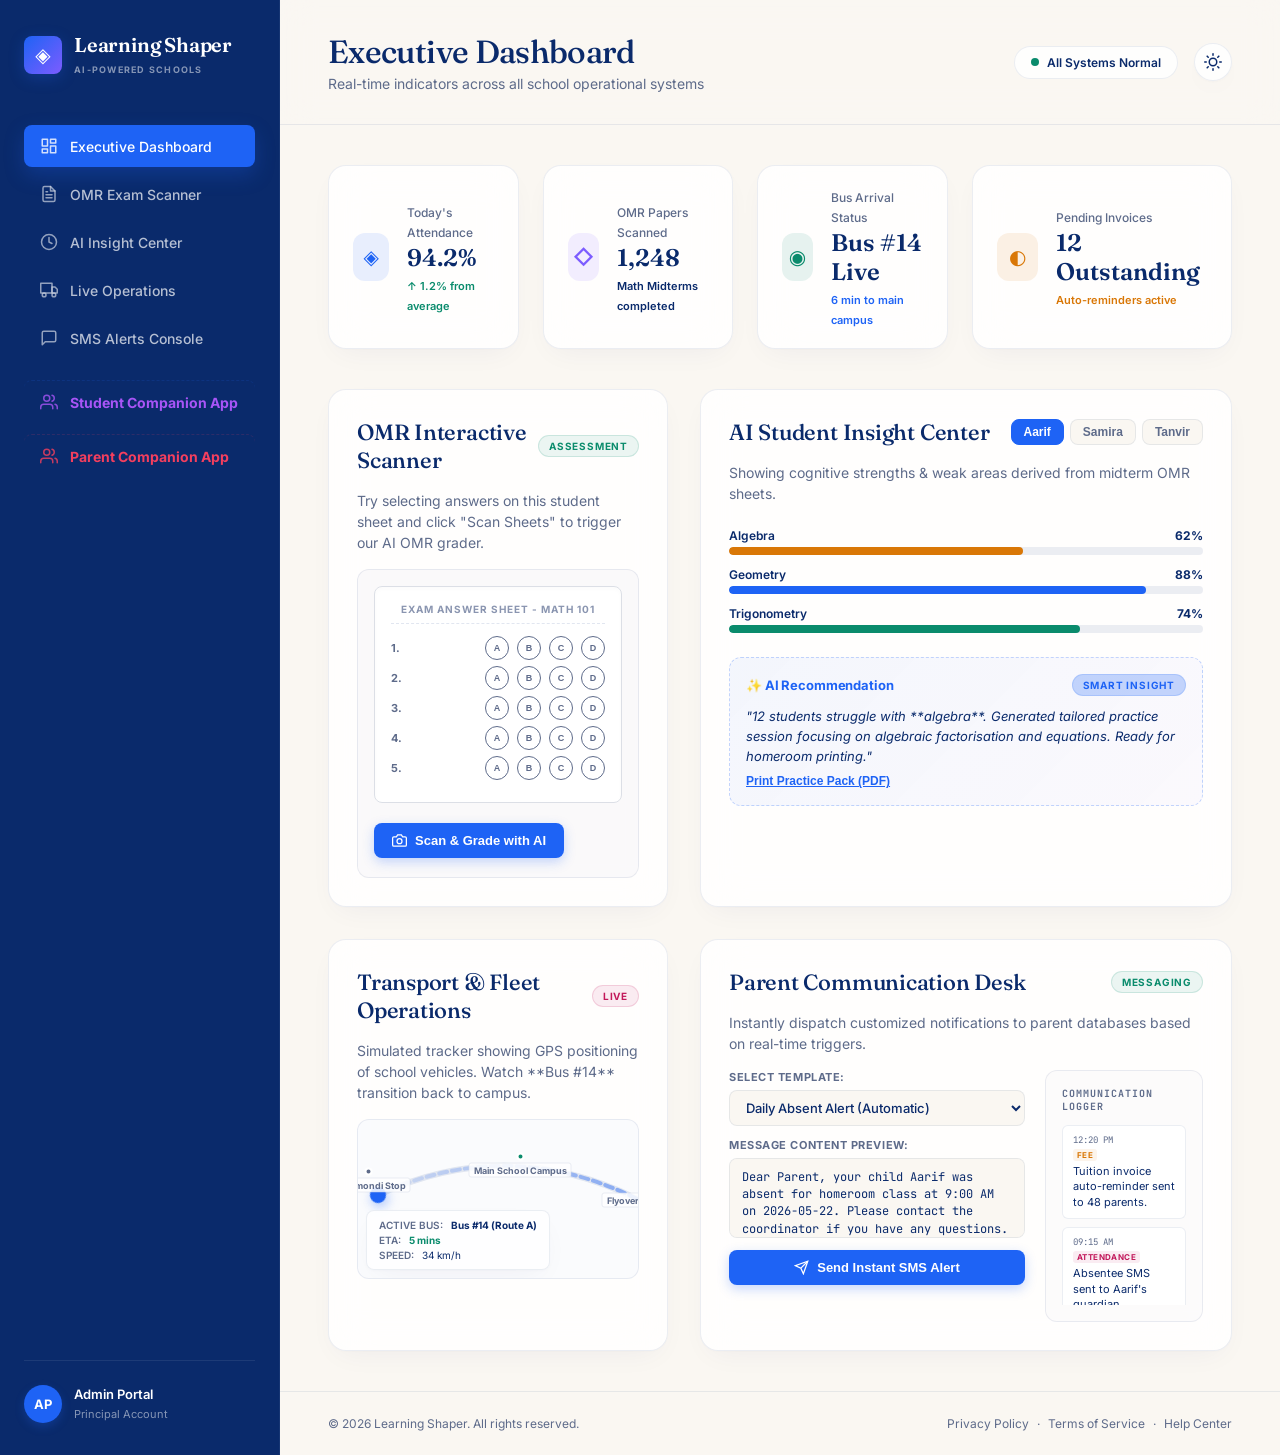
==== commit 4d9930fb: "Implement Parent Companion App with task digest, grade warnings, exam forecasts, SVG donut trackers," ====
--- a/index.html
+++ b/index.html
@@ -55,6 +55,10 @@
           <svg class="menu-icon" viewBox="0 0 24 24" fill="none" stroke="#a855f7" stroke-width="2" stroke-linecap="round" stroke-linejoin="round"><path d="M17 21v-2a4 4 0 0 0-4-4H5a4 4 0 0 0-4 4v2"></path><circle cx="9" cy="7" r="4"></circle><path d="M23 21v-2a4 4 0 0 0-3-3.87"></path><path d="M16 3.13a4 4 0 0 1 0 7.75"></path></svg>
           <span style="font-weight: 700;">Student Companion App</span>
         </a>
+        <a href="./parentapp/index.html" class="menu-item" target="_blank" style="border-top: 1px dashed rgba(244, 63, 94, 0.15); margin-top: 5px; color: #f43f5e;">
+          <svg class="menu-icon" viewBox="0 0 24 24" fill="none" stroke="#f43f5e" stroke-width="2" stroke-linecap="round" stroke-linejoin="round"><path d="M17 21v-2a4 4 0 0 0-4-4H5a4 4 0 0 0-4 4v2"></path><circle cx="9" cy="7" r="4"></circle><path d="M23 21v-2a4 4 0 0 0-3-3.87"></path><path d="M16 3.13a4 4 0 0 1 0 7.75"></path></svg>
+          <span style="font-weight: 700;">Parent Companion App</span>
+        </a>
       </nav>
       
       <!-- User profile block at bottom of sidebar -->
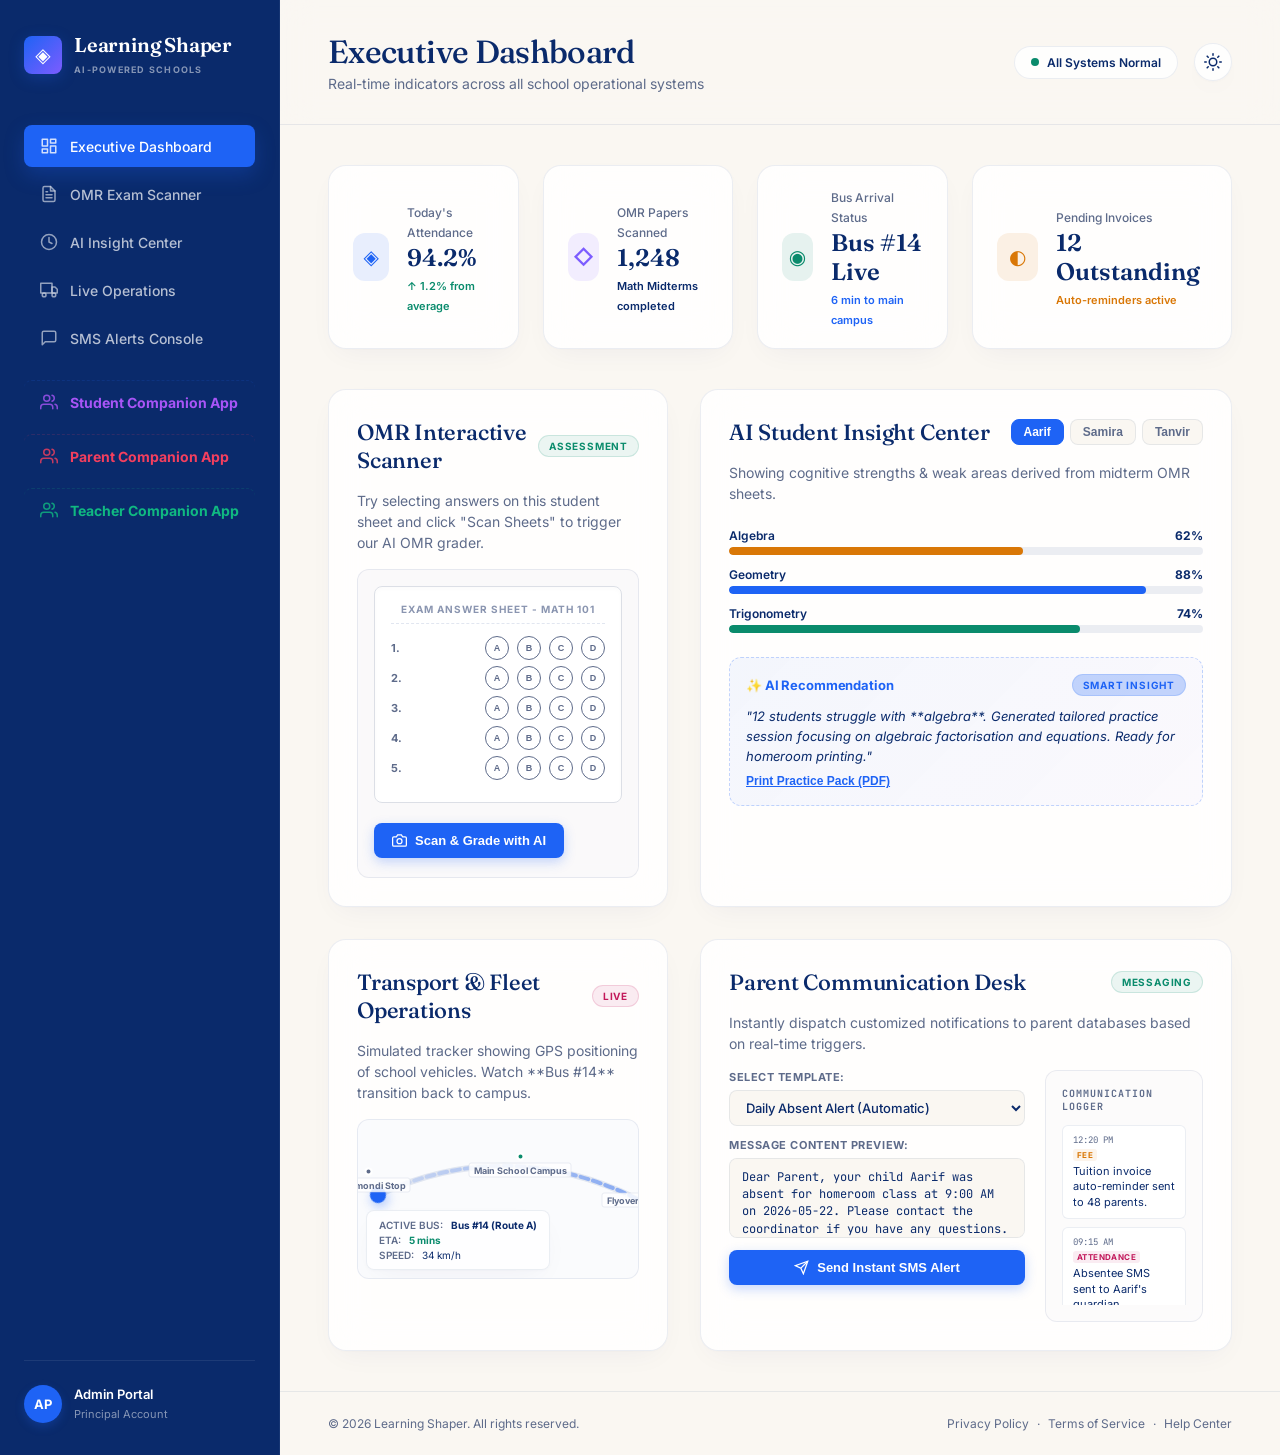
==== commit c142ae55: "Implement Teacher Companion App with OMR Viewfinder grading scanner, dispatch curator, and real-time" ====
--- a/index.html
+++ b/index.html
@@ -59,6 +59,10 @@
           <svg class="menu-icon" viewBox="0 0 24 24" fill="none" stroke="#f43f5e" stroke-width="2" stroke-linecap="round" stroke-linejoin="round"><path d="M17 21v-2a4 4 0 0 0-4-4H5a4 4 0 0 0-4 4v2"></path><circle cx="9" cy="7" r="4"></circle><path d="M23 21v-2a4 4 0 0 0-3-3.87"></path><path d="M16 3.13a4 4 0 0 1 0 7.75"></path></svg>
           <span style="font-weight: 700;">Parent Companion App</span>
         </a>
+        <a href="./teacherapp/index.html" class="menu-item" target="_blank" style="border-top: 1px dashed rgba(16, 185, 129, 0.15); margin-top: 5px; color: #10b981;">
+          <svg class="menu-icon" viewBox="0 0 24 24" fill="none" stroke="#10b981" stroke-width="2" stroke-linecap="round" stroke-linejoin="round"><path d="M17 21v-2a4 4 0 0 0-4-4H5a4 4 0 0 0-4 4v2"></path><circle cx="9" cy="7" r="4"></circle><path d="M23 21v-2a4 4 0 0 0-3-3.87"></path><path d="M16 3.13a4 4 0 0 1 0 7.75"></path></svg>
+          <span style="font-weight: 700;">Teacher Companion App</span>
+        </a>
       </nav>
       
       <!-- User profile block at bottom of sidebar -->
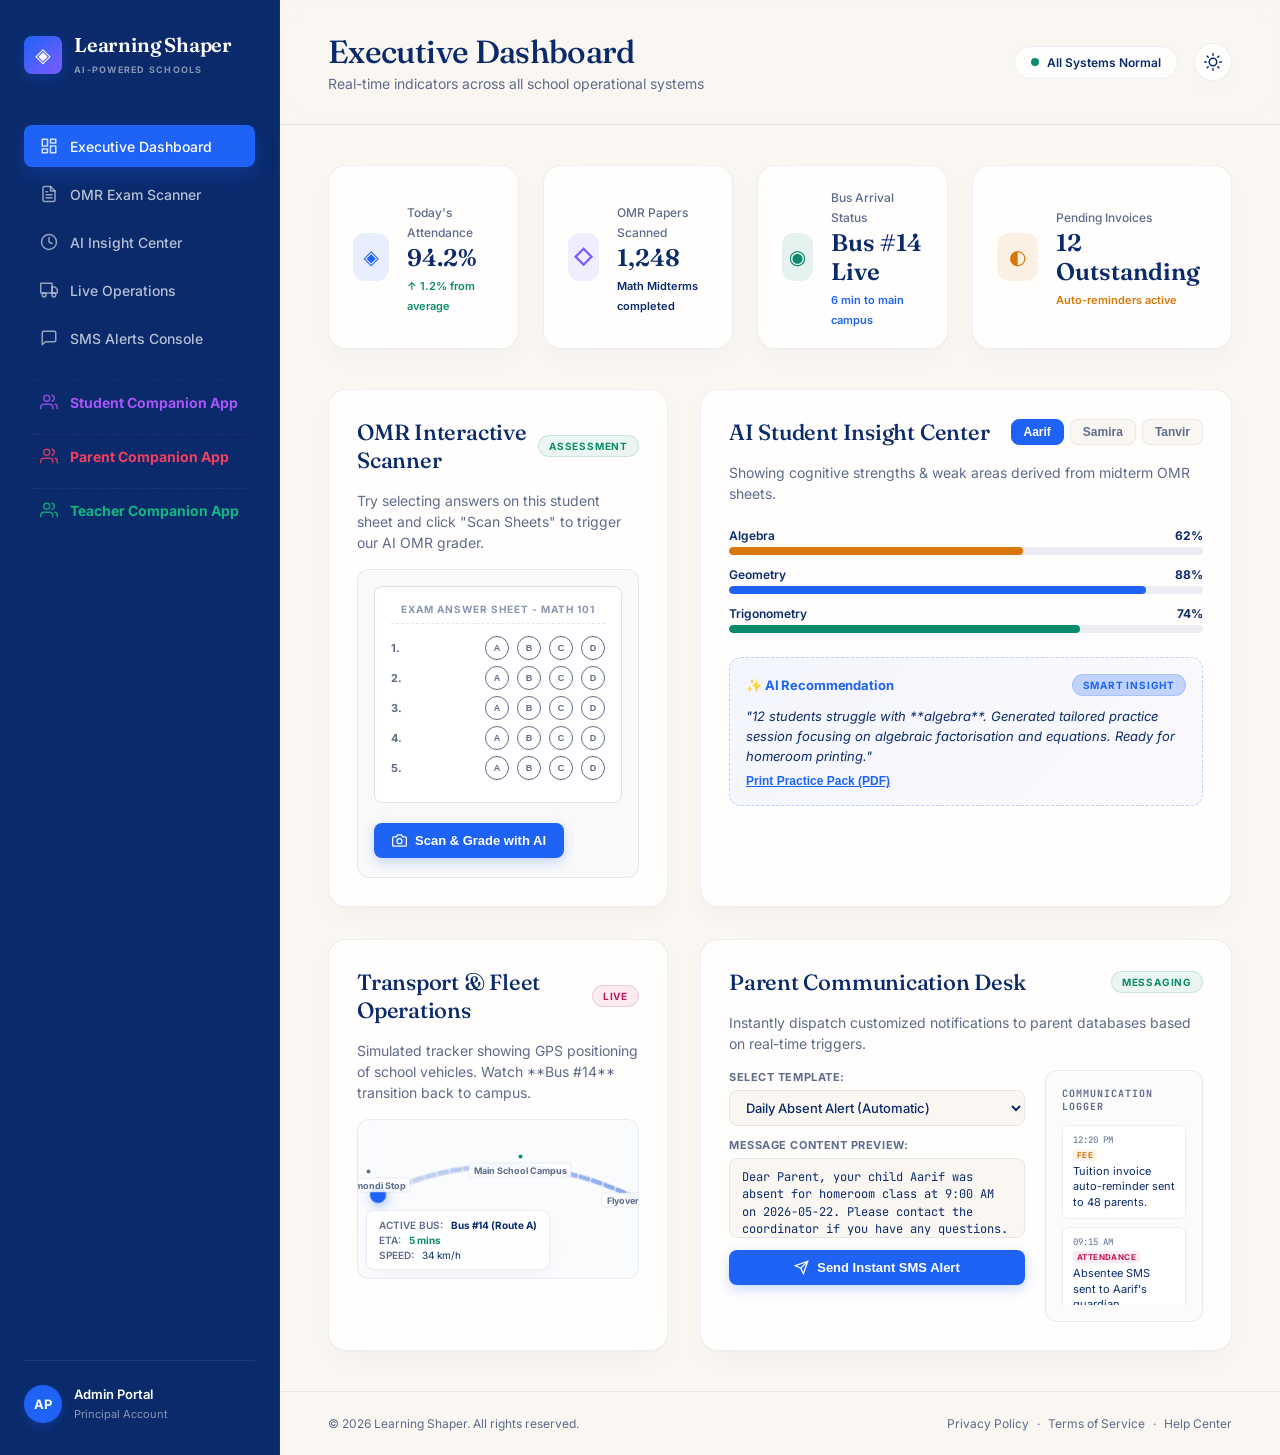
==== commit 19d57fac: "feat: complete Subject & Chapter-Wise PrepCast ecosystem synchronization" ====
--- a/index.html
+++ b/index.html
@@ -560,6 +560,54 @@
               </div>
             </div>
           </div>
+
+          <!-- PrepCast Engagement Hub -->
+          <div class="glass-card panel-card" style="margin-top: 24px;">
+            <div class="card-header">
+              <h2>PrepCast Engagement Center</h2>
+              <span class="badge primary">Audio Study Analytics</span>
+            </div>
+            
+            <div style="display: grid; grid-template-columns: repeat(4, 1fr); gap: 16px; margin-bottom: 20px;">
+              <div class="glass-card sub-panel" style="padding: 12px; text-align: center; background: rgba(255,255,255,0.02);">
+                <span style="font-size: 10px; color: var(--text-muted); text-transform: uppercase; font-weight: 700;">Active Listeners</span>
+                <h3 style="font-size: 22px; color: var(--primary); margin: 6px 0 0 0;" id="dashActiveListeners">124</h3>
+              </div>
+              <div class="glass-card sub-panel" style="padding: 12px; text-align: center; background: rgba(255,255,255,0.02);">
+                <span style="font-size: 10px; color: var(--text-muted); text-transform: uppercase; font-weight: 700;">Avg Prep Check Score</span>
+                <h3 style="font-size: 22px; color: var(--accent-green); margin: 6px 0 0 0;" id="dashRetentionScore">87.5%</h3>
+              </div>
+              <div class="glass-card sub-panel" style="padding: 12px; text-align: center; background: rgba(255,255,255,0.02);">
+                <span style="font-size: 10px; color: var(--text-muted); text-transform: uppercase; font-weight: 700;">Avg Speed Rate</span>
+                <h3 style="font-size: 22px; color: #f59e0b; margin: 6px 0 0 0;" id="dashSpeedRate">1.25x</h3>
+              </div>
+              <div class="glass-card sub-panel" style="padding: 12px; text-align: center; background: rgba(255,255,255,0.02);">
+                <span style="font-size: 10px; color: var(--text-muted); text-transform: uppercase; font-weight: 700;">Total XP Disbursed</span>
+                <h3 style="font-size: 22px; color: var(--accent-rose); margin: 6px 0 0 0;" id="dashTotalXp">+4,250 XP</h3>
+              </div>
+            </div>
+
+            <div class="glass-card sub-panel" style="padding: 16px; background: rgba(0,0,0,0.1);">
+              <h4 style="margin: 0 0 12px 0; font-size: 14px; font-weight: 700; color: #fff;">Trending Preparation PrepCast Tracks</h4>
+              <div style="overflow-x: auto;">
+                <table style="width: 100%; border-collapse: collapse; text-align: left; font-size: 12px; color: var(--text-main);">
+                  <thead>
+                    <tr style="border-bottom: 2px solid rgba(255,255,255,0.1); color: var(--text-muted); font-weight: 700;">
+                      <th style="padding: 10px 12px;">Episode Title</th>
+                      <th style="padding: 10px 12px;">Subject</th>
+                      <th style="padding: 10px 12px;">Difficulty</th>
+                      <th style="padding: 10px 12px;">Author</th>
+                      <th style="padding: 10px 12px; text-align: right;">Total Listens</th>
+                    </tr>
+                  </thead>
+                  <tbody id="dashPodcastsTableBody">
+                    <!-- Dynamic rendering from localStorage -->
+                  </tbody>
+                </table>
+              </div>
+            </div>
+          </div>
+
         </section>
         
         <!-- ================= FULL OPERATIONS TAB ================= -->
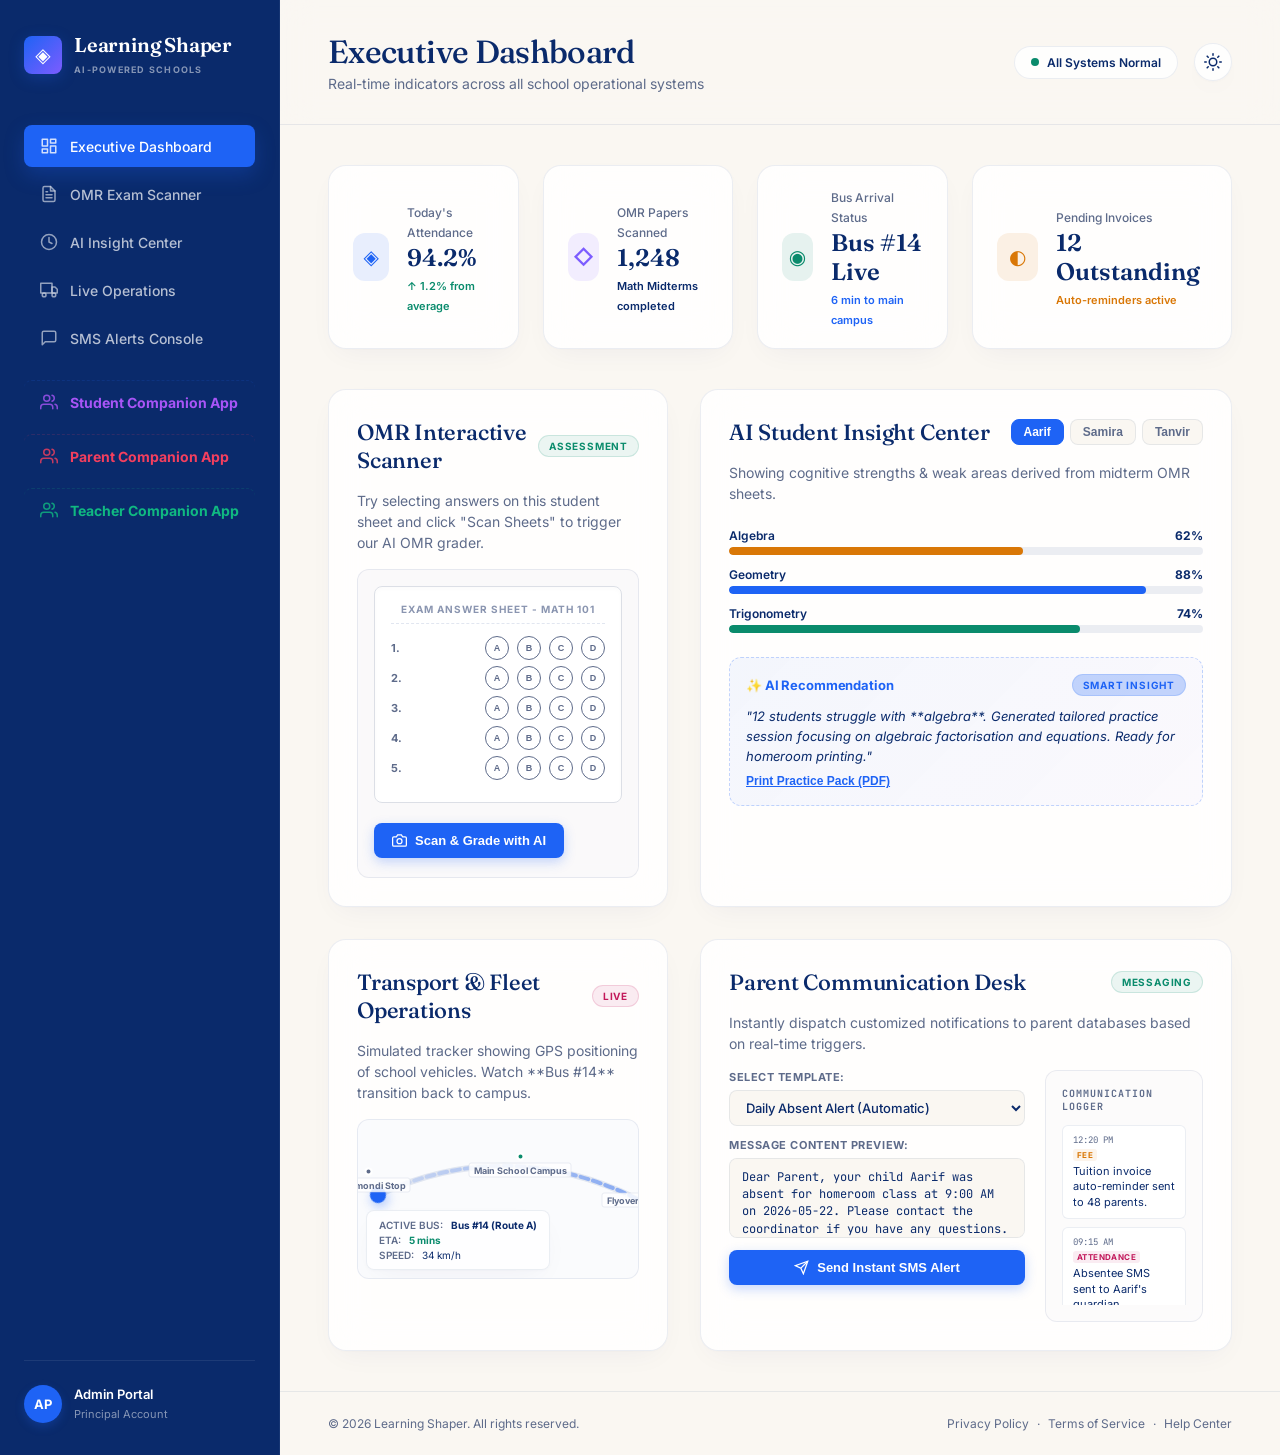
==== commit c8a04e81: "feat: implement and synchronize study focus pomodoro timer ecosystem across student, parent, teacher" ====
--- a/index.html
+++ b/index.html
@@ -561,6 +561,86 @@
             </div>
           </div>
 
+          <!-- Productivity Analytics Hub Widget -->
+          <div class="glass-card panel-card" style="margin-top: 24px;" id="dashboardProductivityHub">
+            <div class="card-header">
+              <h2>Productivity & Focus Analytics Hub</h2>
+              <span class="badge premium">Study Focus Ecosystem</span>
+            </div>
+            
+            <!-- Real-time KPIs grid -->
+            <div style="display: grid; grid-template-columns: repeat(3, 1fr); gap: 16px; margin-bottom: 20px;">
+              <div class="glass-card sub-panel" style="padding: 12px; text-align: center; background: rgba(255,255,255,0.02); border-color: rgba(255,255,255,0.08);">
+                <span style="font-size: 10px; color: var(--text-muted); text-transform: uppercase; font-weight: 700;">School-Wide Focus Hours</span>
+                <h3 style="font-size: 22px; color: var(--accent-green); margin: 6px 0 0 0; display: flex; align-items: center; justify-content: center; gap: 4px;" id="dashFocusHours">
+                  <span>248.5 hrs</span>
+                  <span style="font-size: 12px; color: var(--accent-green);">↑</span>
+                </h3>
+              </div>
+              <div class="glass-card sub-panel" style="padding: 12px; text-align: center; background: rgba(255,255,255,0.02); border-color: rgba(255,255,255,0.08);">
+                <span style="font-size: 10px; color: var(--text-muted); text-transform: uppercase; font-weight: 700;">Active Focus Lockdowns</span>
+                <h3 style="font-size: 22px; color: var(--accent-rose); margin: 6px 0 0 0; display: flex; align-items: center; justify-content: center; gap: 6px;" id="dashActiveFocuses">
+                  <span id="dashActiveFocusCount">0</span>
+                  <span style="display: none; width: 8px; height: 8px; background: var(--error-color); border-radius: 50%; box-shadow: 0 0 8px var(--error-color); animation: pulseRed 1s infinite;" id="dashFocusPulseDot"></span>
+                </h3>
+              </div>
+              <div class="glass-card sub-panel" style="padding: 12px; text-align: center; background: rgba(255,255,255,0.02); border-color: rgba(255,255,255,0.08);">
+                <span style="font-size: 10px; color: var(--text-muted); text-transform: uppercase; font-weight: 700;">Average Streaks</span>
+                <h3 style="font-size: 22px; color: #f59e0b; margin: 6px 0 0 0;" id="dashFocusStreak">5.4 Days</h3>
+              </div>
+            </div>
+
+            <!-- Active focused student list -->
+            <div class="glass-card sub-panel" style="padding: 16px; background: rgba(0,0,0,0.1); border-color: rgba(255,255,255,0.05);">
+              <h4 style="margin: 0 0 12px 0; font-size: 13px; font-weight: 700; color: #fff; display: flex; align-items: center; gap: 8px;">
+                <span>Actively Focused Students</span>
+                <span style="font-size: 9px; padding: 2px 6px; background: rgba(239, 68, 68, 0.15); color: #ef4444; border-radius: 20px; font-weight: 800; border: 1px solid rgba(239, 68, 68, 0.25); display: none;" id="dashLockdownBadge">Lockdown Console Active</span>
+              </h4>
+              
+              <div id="dashActiveStudentsListContainer">
+                <!-- Placeholder / Empty state -->
+                <div id="dashActiveStudentsPlaceholder" style="text-align: center; padding: 20px; color: var(--text-muted); font-size: 12px;">
+                  <span style="font-size: 20px; display: block; margin-bottom: 6px;">⏳</span>
+                  No students are currently in active focus lockdown. Start the Pomodoro timer in the student app to see live streams.
+                </div>
+                
+                <!-- Live row (initially hidden) -->
+                <div id="dashActiveStudentRow" style="display: none; align-items: center; justify-content: space-between; background: rgba(255,255,255,0.02); border: 1px solid rgba(255,255,255,0.05); padding: 12px 16px; border-radius: 12px;">
+                  <div style="display: flex; align-items: center; gap: 12px;">
+                    <div style="width: 36px; height: 36px; border-radius: 50%; background: linear-gradient(135deg, var(--accent-color), var(--primary)); display: flex; align-items: center; justify-content: center; font-weight: bold; color: #fff; font-size: 14px; position: relative;">
+                      <span>AA</span>
+                      <span style="position: absolute; bottom: -2px; right: -2px; width: 12px; height: 12px; border-radius: 50%; background: var(--error-color); border: 2px solid #111e3b;" id="dashRosterFlameBadge">🔥</span>
+                    </div>
+                    <div>
+                      <h4 style="margin: 0; font-size: 13px; font-weight: 700; color: #fff;">Aarif Al-Masoom</h4>
+                      <p style="margin: 3px 0 0 0; font-size: 11px; color: var(--text-muted);" id="dashActiveStudentTask">Task: Factoring Quadratics</p>
+                    </div>
+                  </div>
+                  
+                  <div style="display: flex; align-items: center; gap: 16px;">
+                    <!-- SVG Countdown Timer -->
+                    <div style="position: relative; width: 36px; height: 36px; display: flex; align-items: center; justify-content: center;">
+                      <svg viewBox="0 0 36 36" style="width: 100%; height: 100%; transform: rotate(-90deg);">
+                        <circle cx="18" cy="18" r="16" fill="none" stroke="rgba(255, 255, 255, 0.05)" stroke-width="2.5"></circle>
+                        <circle cx="18" cy="18" r="16" fill="none" stroke="var(--accent-color)" stroke-width="2.5" stroke-dasharray="100.53" stroke-dashoffset="0" id="dashFocusRingOffset" style="transition: stroke-dashoffset 0.3s;"></circle>
+                      </svg>
+                      <span style="position: absolute; font-size: 9px; font-weight: 800; color: #fff;" id="dashFocusTimeText">25:00</span>
+                    </div>
+                    
+                    <span style="padding: 4px 10px; border-radius: 20px; font-size: 9px; font-weight: 800; background: rgba(245, 158, 11, 0.15); color: #f59e0b; border: 1px solid rgba(245, 158, 11, 0.25);" id="dashActiveStudentStatus">Work Session</span>
+                  </div>
+                </div>
+              </div>
+            </div>
+            
+            <style>
+              @keyframes pulseRed {
+                0% { transform: scale(0.85); box-shadow: 0 0 4px rgba(239, 68, 68, 0.5); }
+                100% { transform: scale(1.15); box-shadow: 0 0 10px rgba(239, 68, 68, 0.9); }
+              }
+            </style>
+          </div>
+
           <!-- PrepCast Engagement Hub -->
           <div class="glass-card panel-card" style="margin-top: 24px;">
             <div class="card-header">
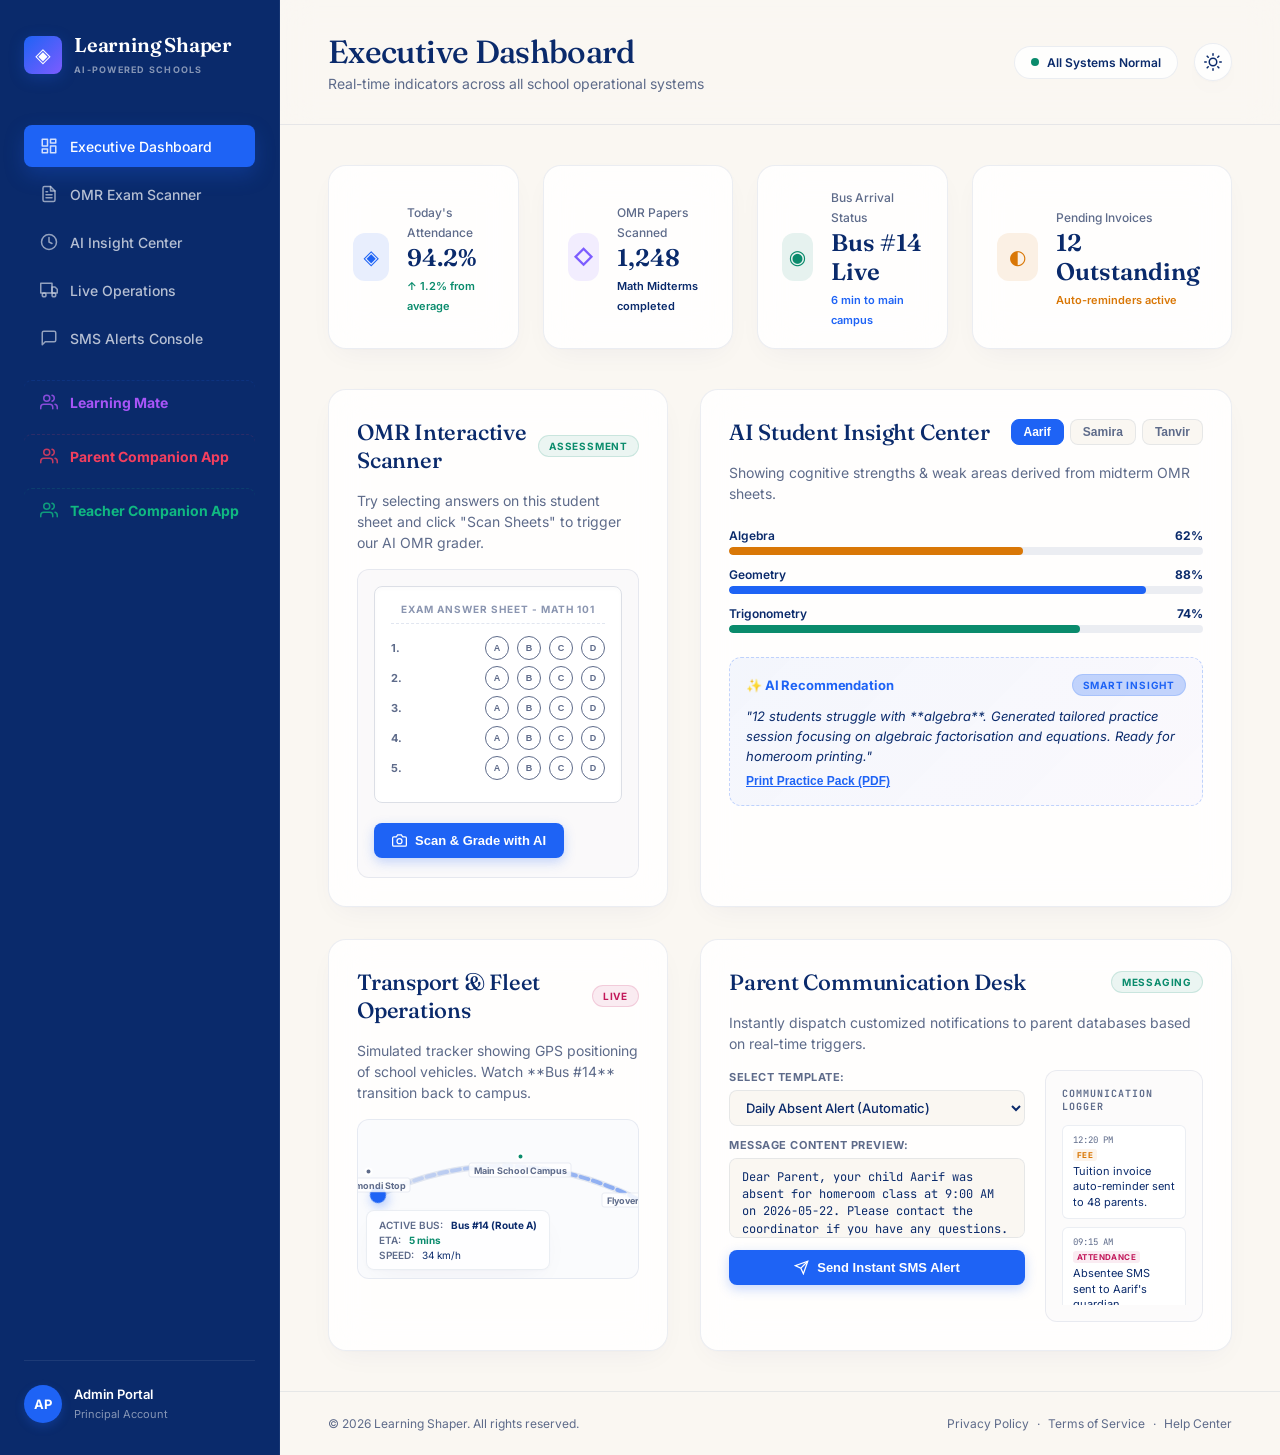
==== commit a3e106a1: "feat: rebrand student companion app to Learning Mate across all portals" ====
--- a/index.html
+++ b/index.html
@@ -53,7 +53,7 @@
         </a>
         <a href="./studentapp/index.html" class="menu-item" target="_blank" style="border-top: 1px dashed rgba(30, 99, 245, 0.15); margin-top: 15px; color: #a855f7;">
           <svg class="menu-icon" viewBox="0 0 24 24" fill="none" stroke="#a855f7" stroke-width="2" stroke-linecap="round" stroke-linejoin="round"><path d="M17 21v-2a4 4 0 0 0-4-4H5a4 4 0 0 0-4 4v2"></path><circle cx="9" cy="7" r="4"></circle><path d="M23 21v-2a4 4 0 0 0-3-3.87"></path><path d="M16 3.13a4 4 0 0 1 0 7.75"></path></svg>
-          <span style="font-weight: 700;">Student Companion App</span>
+          <span style="font-weight: 700;">Learning Mate</span>
         </a>
         <a href="./parentapp/index.html" class="menu-item" target="_blank" style="border-top: 1px dashed rgba(244, 63, 94, 0.15); margin-top: 5px; color: #f43f5e;">
           <svg class="menu-icon" viewBox="0 0 24 24" fill="none" stroke="#f43f5e" stroke-width="2" stroke-linecap="round" stroke-linejoin="round"><path d="M17 21v-2a4 4 0 0 0-4-4H5a4 4 0 0 0-4 4v2"></path><circle cx="9" cy="7" r="4"></circle><path d="M23 21v-2a4 4 0 0 0-3-3.87"></path><path d="M16 3.13a4 4 0 0 1 0 7.75"></path></svg>
@@ -601,7 +601,7 @@
                 <!-- Placeholder / Empty state -->
                 <div id="dashActiveStudentsPlaceholder" style="text-align: center; padding: 20px; color: var(--text-muted); font-size: 12px;">
                   <span style="font-size: 20px; display: block; margin-bottom: 6px;">⏳</span>
-                  No students are currently in active focus lockdown. Start the Pomodoro timer in the student app to see live streams.
+                  No students are currently in active focus lockdown. Start the Pomodoro timer in the Learning Mate app to see live streams.
                 </div>
                 
                 <!-- Live row (initially hidden) -->
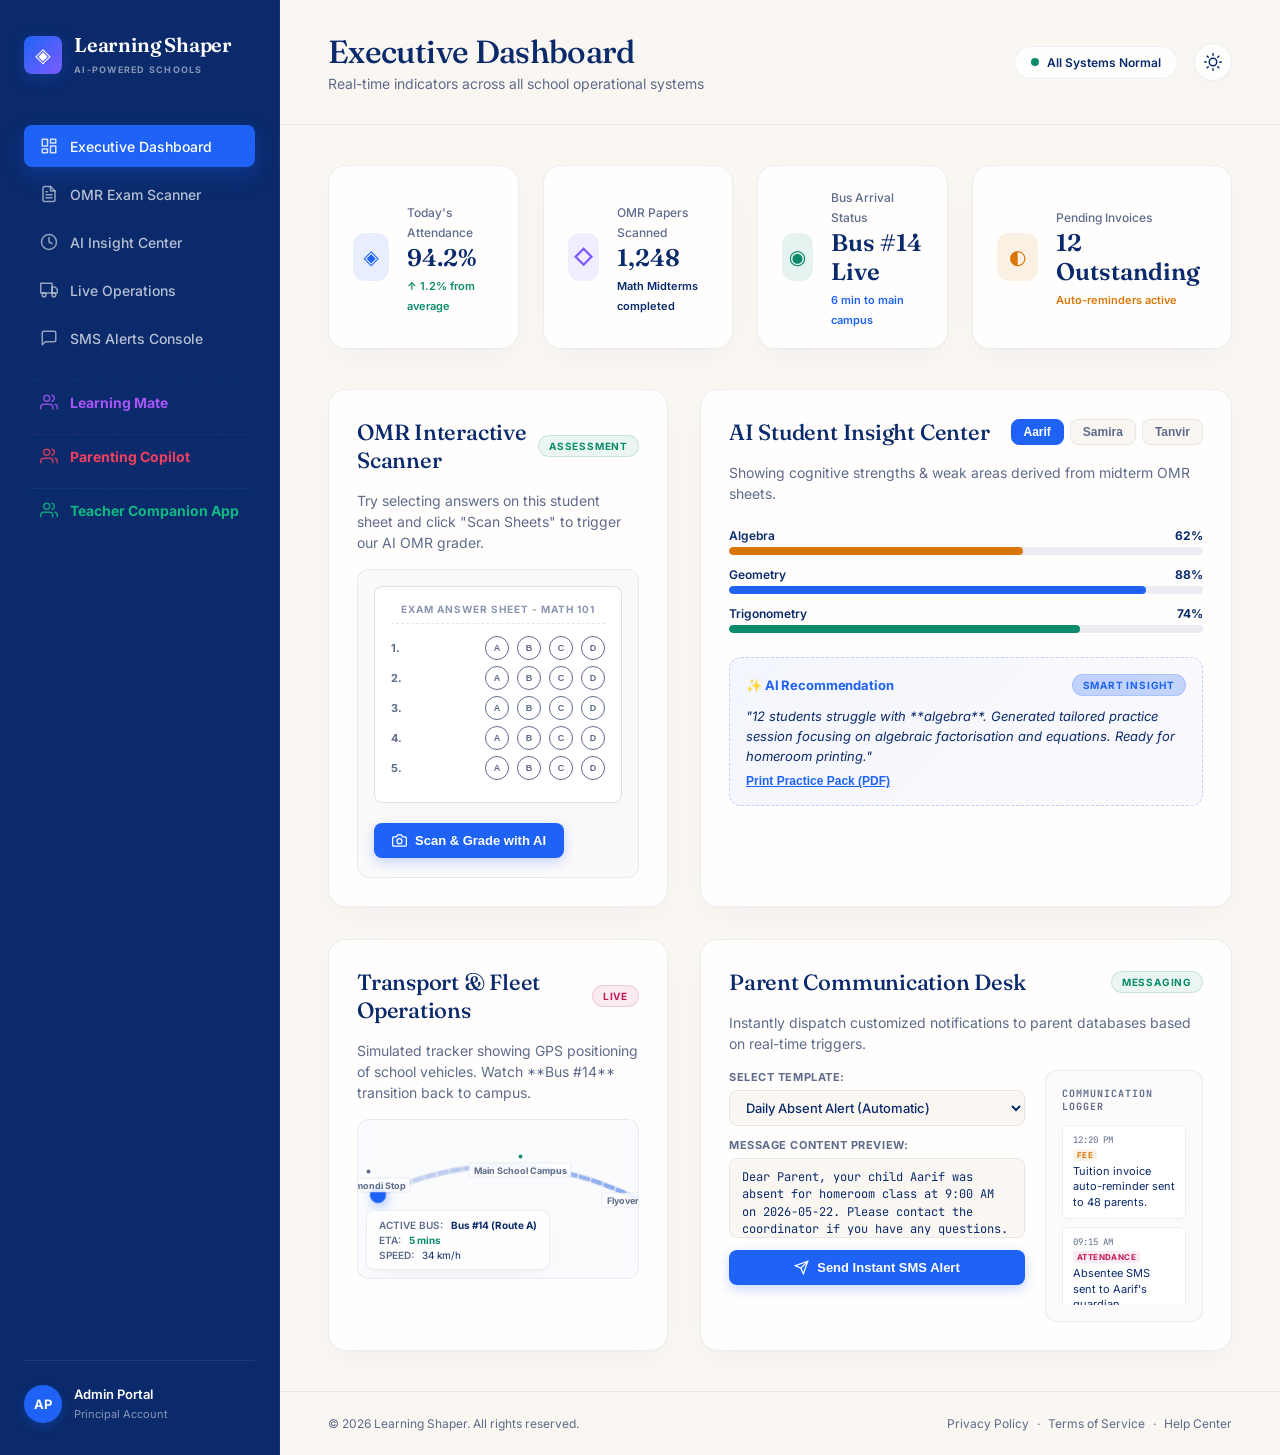
==== commit c039f8a8: "feat: rebrand parent companion references to Parenting Copilot across the entire ecosystem" ====
--- a/index.html
+++ b/index.html
@@ -57,7 +57,7 @@
         </a>
         <a href="./parentapp/index.html" class="menu-item" target="_blank" style="border-top: 1px dashed rgba(244, 63, 94, 0.15); margin-top: 5px; color: #f43f5e;">
           <svg class="menu-icon" viewBox="0 0 24 24" fill="none" stroke="#f43f5e" stroke-width="2" stroke-linecap="round" stroke-linejoin="round"><path d="M17 21v-2a4 4 0 0 0-4-4H5a4 4 0 0 0-4 4v2"></path><circle cx="9" cy="7" r="4"></circle><path d="M23 21v-2a4 4 0 0 0-3-3.87"></path><path d="M16 3.13a4 4 0 0 1 0 7.75"></path></svg>
-          <span style="font-weight: 700;">Parent Companion App</span>
+          <span style="font-weight: 700;">Parenting Copilot</span>
         </a>
         <a href="./teacherapp/index.html" class="menu-item" target="_blank" style="border-top: 1px dashed rgba(16, 185, 129, 0.15); margin-top: 5px; color: #10b981;">
           <svg class="menu-icon" viewBox="0 0 24 24" fill="none" stroke="#10b981" stroke-width="2" stroke-linecap="round" stroke-linejoin="round"><path d="M17 21v-2a4 4 0 0 0-4-4H5a4 4 0 0 0-4 4v2"></path><circle cx="9" cy="7" r="4"></circle><path d="M23 21v-2a4 4 0 0 0-3-3.87"></path><path d="M16 3.13a4 4 0 0 1 0 7.75"></path></svg>
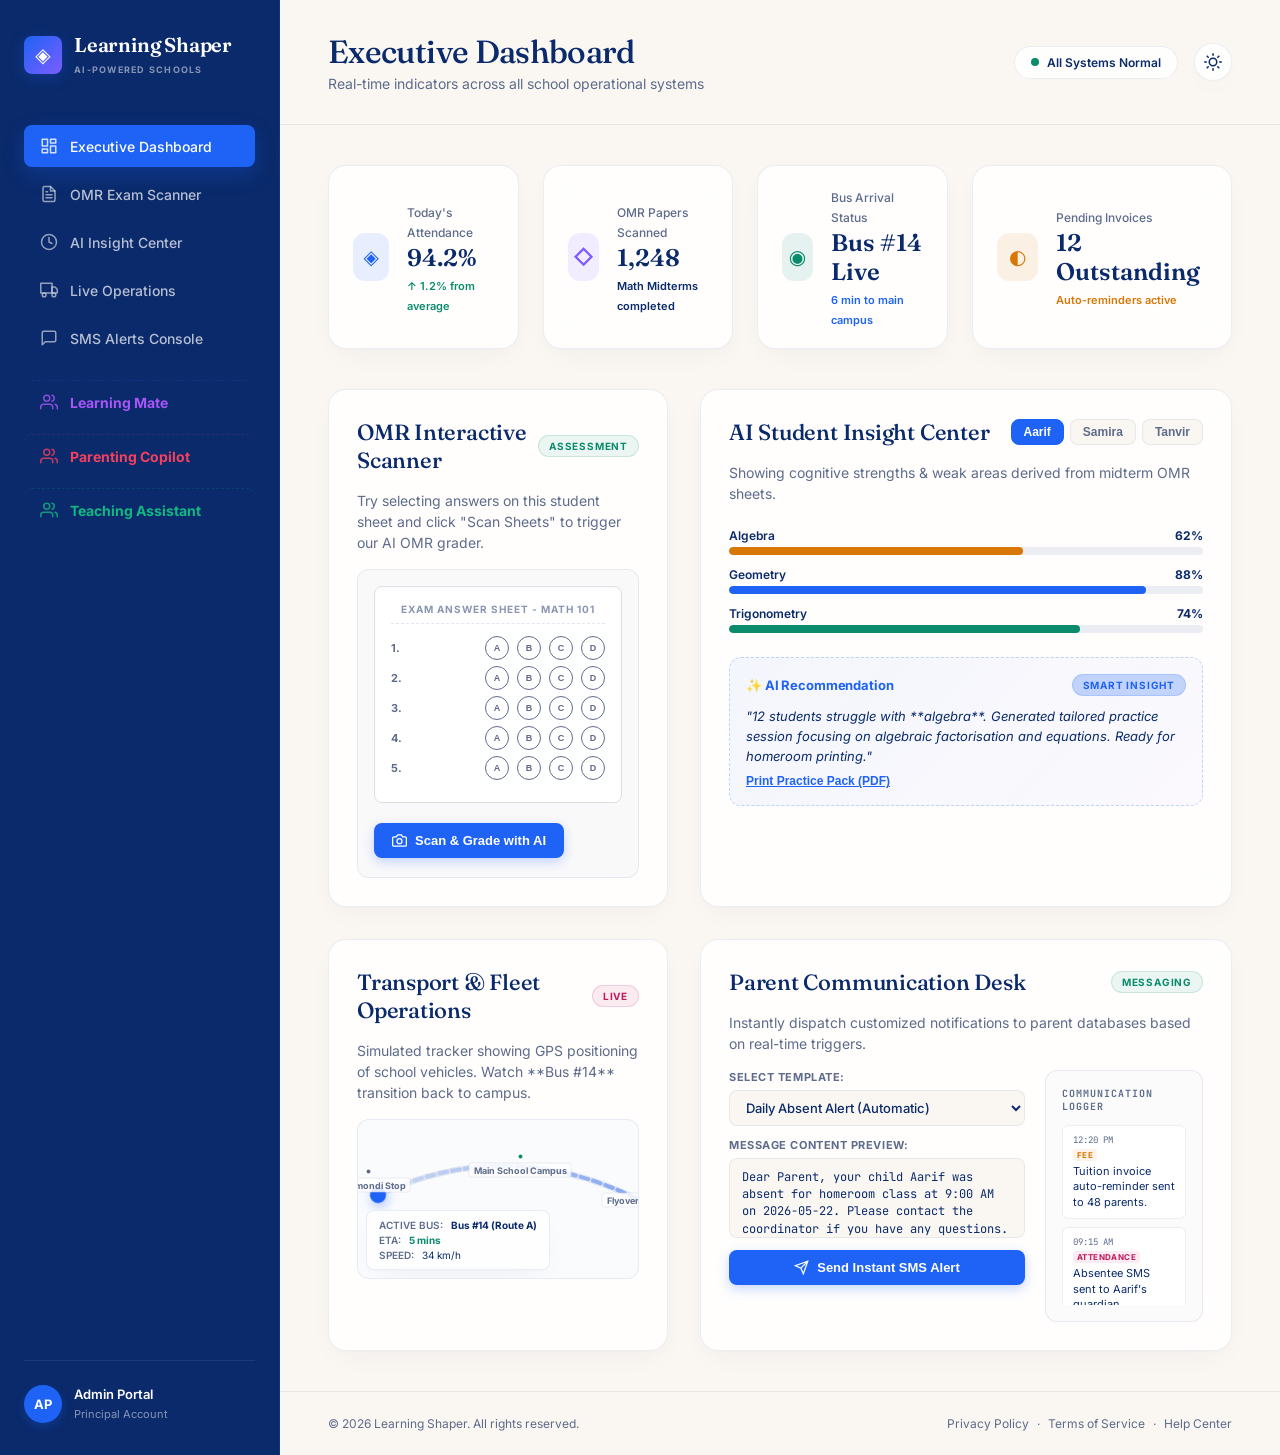
==== commit 6cade64a: "feat: rebrand teacher companion references to Teaching Assistant across the entire ecosystem" ====
--- a/index.html
+++ b/index.html
@@ -61,7 +61,7 @@
         </a>
         <a href="./teacherapp/index.html" class="menu-item" target="_blank" style="border-top: 1px dashed rgba(16, 185, 129, 0.15); margin-top: 5px; color: #10b981;">
           <svg class="menu-icon" viewBox="0 0 24 24" fill="none" stroke="#10b981" stroke-width="2" stroke-linecap="round" stroke-linejoin="round"><path d="M17 21v-2a4 4 0 0 0-4-4H5a4 4 0 0 0-4 4v2"></path><circle cx="9" cy="7" r="4"></circle><path d="M23 21v-2a4 4 0 0 0-3-3.87"></path><path d="M16 3.13a4 4 0 0 1 0 7.75"></path></svg>
-          <span style="font-weight: 700;">Teacher Companion App</span>
+          <span style="font-weight: 700;">Teaching Assistant</span>
         </a>
       </nav>
       
